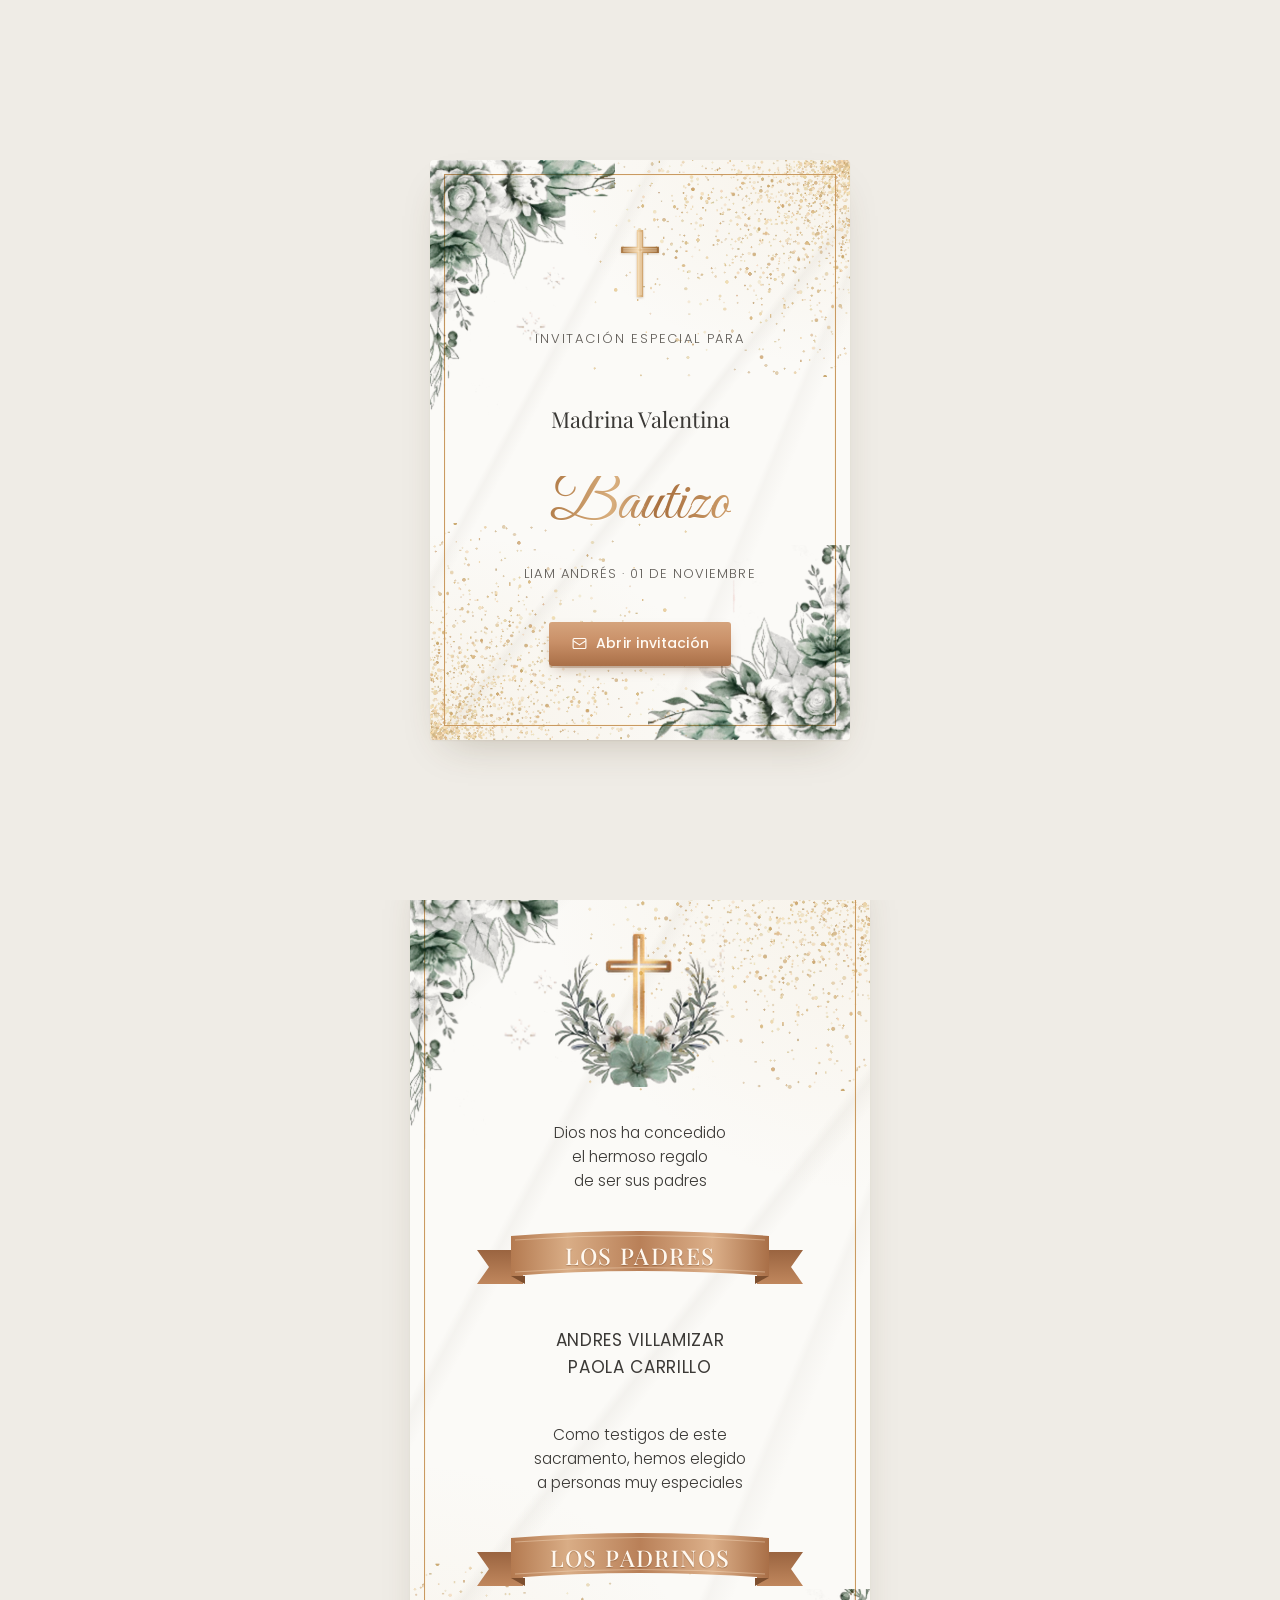
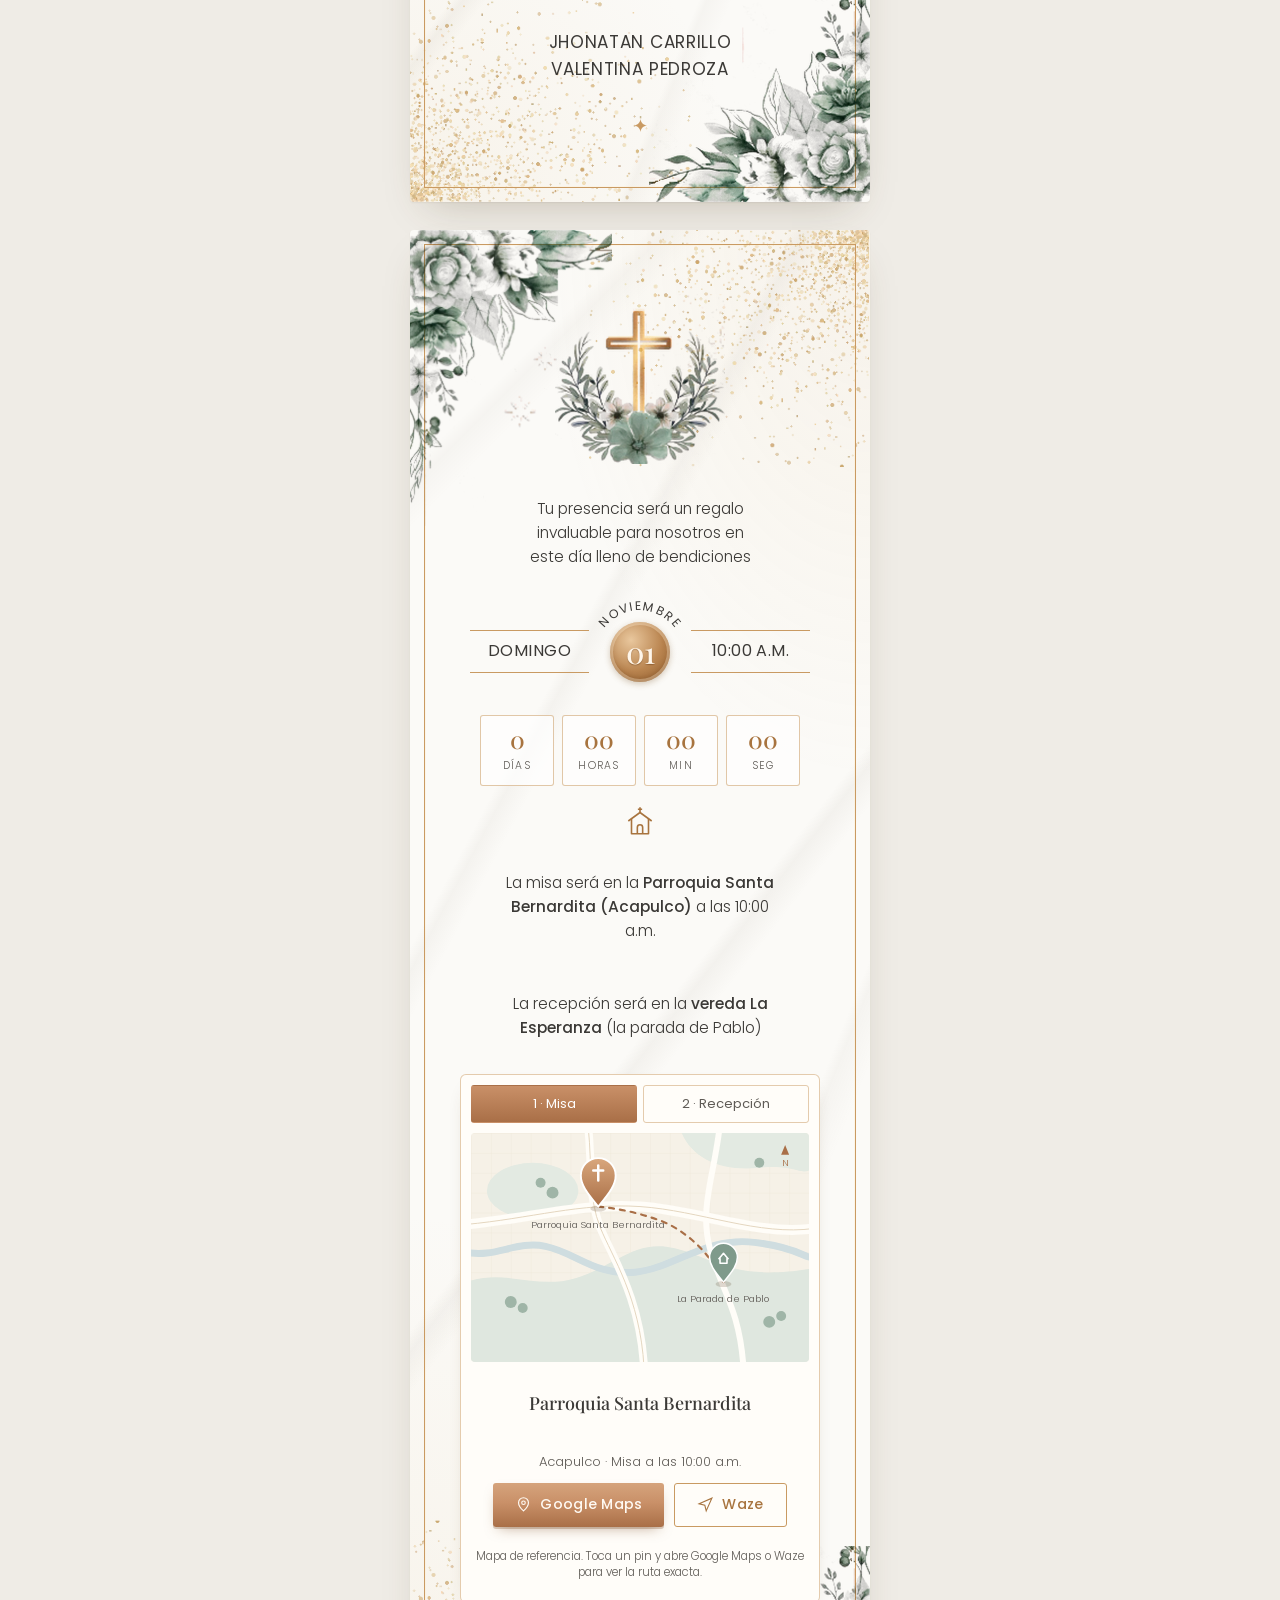
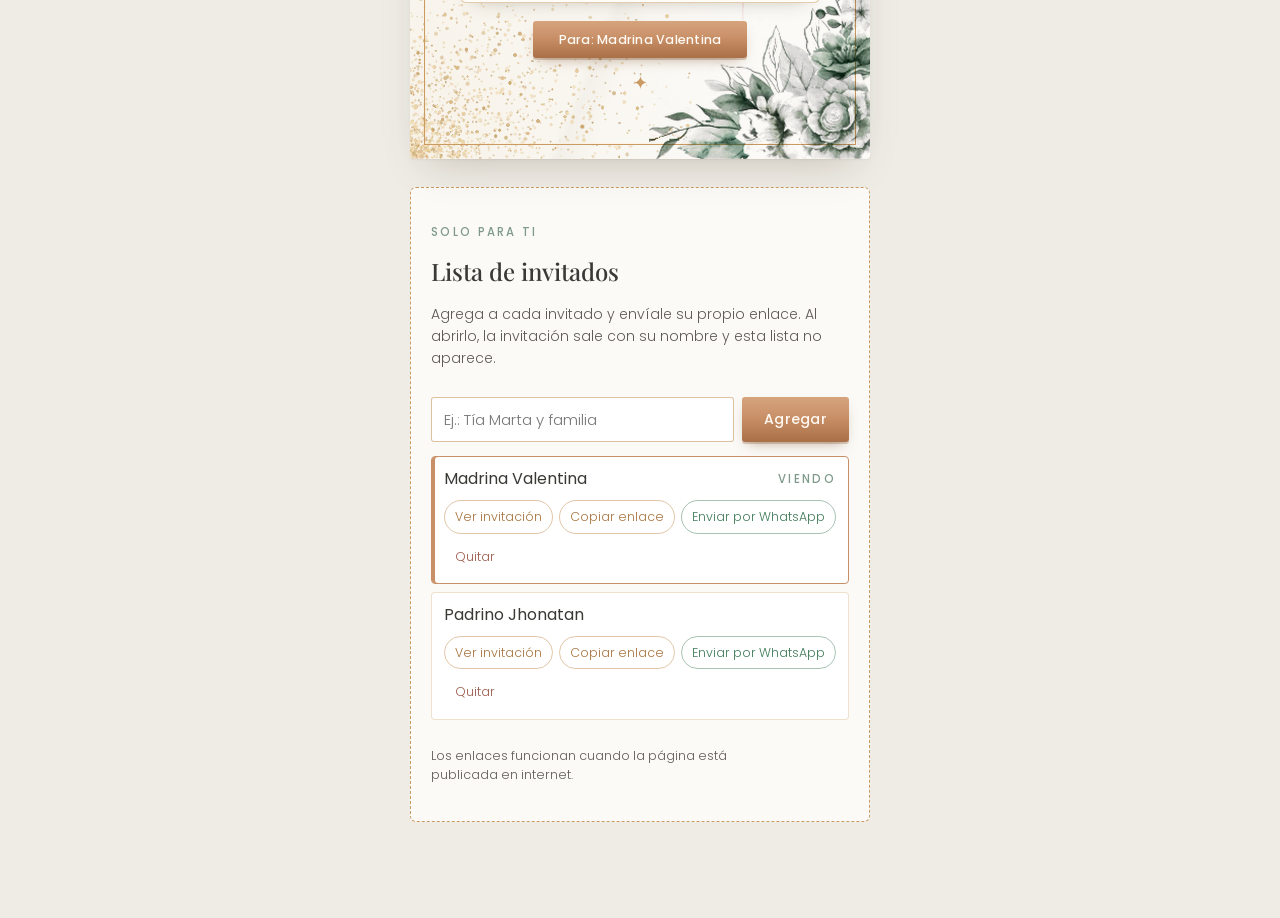
==== index.html @ 46af2252 "Refactor code structure for improved readability and maintainability" ====
<!doctype html>
<html lang="es">
<head>
  <meta charset="utf-8">
  <meta name="viewport" content="width=device-width, initial-scale=1, viewport-fit=cover">

  <!-- Texto que aparece al compartir el enlace (WhatsApp, Google, etc.) -->
  <title>Bautizo de Liam Andrés</title>
  <meta name="description" content="Invitación al bautizo de Liam Andrés · Domingo 1 de noviembre, 10:00 a.m.">
  <meta property="og:title" content="Bautizo de Liam Andrés">
  <meta property="og:description" content="Domingo 1 de noviembre · 10:00 a.m. · Parroquia Santa Bernardita (Acapulco)">

  <!-- Tipos de letra -->
  <link rel="preconnect" href="https://fonts.googleapis.com">
  <link rel="preconnect" href="https://fonts.gstatic.com" crossorigin>
  <link rel="stylesheet" href="https://fonts.googleapis.com/css2?family=Great+Vibes&family=Playfair+Display:wght@500;600&family=Poppins:wght@300;400;500&display=swap">

  <!-- Diseño: colores, tamaños y animaciones -->
  <link rel="stylesheet" href="css/estilos.css">
</head>
<body>

<!-- ==========================================================
     DIBUJOS REUTILIZABLES (no se ven aquí; se usan más abajo
     con <use href="#nombre">). Así cada dibujo se escribe una sola vez.
     ========================================================== -->
<svg class="sprite" aria-hidden="true">
  <defs>
    <linearGradient id="oro-cruz" x1="0" x2="1">
      <stop offset="0" stop-color="#a8743f"/>
      <stop offset=".45" stop-color="#f1d3a6"/>
      <stop offset=".6" stop-color="#c99a62"/>
      <stop offset="1" stop-color="#9c6a38"/>
    </linearGradient>
    <linearGradient id="cobre-cinta" x1="0" y1="0" x2="1" y2="0">
      <stop offset="0" stop-color="#b47a50"/>
      <stop offset=".22" stop-color="#d9ad86"/>
      <stop offset=".5" stop-color="#b98058"/>
      <stop offset=".78" stop-color="#dcb08a"/>
      <stop offset="1" stop-color="#a96f47"/>
    </linearGradient>
    <linearGradient id="cobre-cinta-puntas" x1="0" y1="0" x2="0" y2="1">
      <stop offset="0" stop-color="#9a6440"/>
      <stop offset="1" stop-color="#c0875d"/>
    </linearGradient>
  </defs>

  <!-- Cruz dorada -->
  <symbol id="dibujo-cruz" viewBox="0 0 40 64">
    <path fill="url(#oro-cruz)" d="M17 0h6v16h15v6H23v42h-6V22H2v-6h15z"/>
    <path fill="none" stroke="#fff3df" stroke-width=".8" opacity=".7" d="M19 2v16H4M21 2v16h15M19 20v42M21 20v42M4 20h15M21 20h15"/>
  </symbol>

  <!-- Estrella de cuatro puntas -->
  <symbol id="dibujo-estrella" viewBox="0 0 20 20">
    <path fill="currentColor" d="M10 0c.6 5.6 4.4 9.4 10 10-5.6.6-9.4 4.4-10 10-.6-5.6-4.4-9.4-10-10 5.6-.6 9.4-4.4 10-10z"/>
  </symbol>

  <!-- Cinta de cobre (el texto va encima, en un <span>) -->
  <symbol id="dibujo-cinta" viewBox="0 0 330 62" overflow="visible">
    <path fill="url(#cobre-cinta-puntas)" d="M2 22h46v34H2l12-17z"/>
    <path fill="url(#cobre-cinta-puntas)" d="M328 22h-46v34h46l-12-17z"/>
    <path fill="#7d4f2f" d="M36 48h14v8zM294 48h-14v8z"/>
    <path fill="url(#cobre-cinta)" d="M36 8Q165 -2 294 8v40Q165 38 36 48z"/>
    <path fill="none" stroke="#f6dcc0" stroke-width=".8" opacity=".55" d="M40 12Q165 3 290 12M40 44Q165 35 290 44"/>
  </symbol>
</svg>


<!-- ==========================================================
     PORTADA
     Lo primero que ve el invitado. Se quita al tocar «Abrir invitación».
     ========================================================== -->
<div class="cover" id="cover" role="dialog" aria-label="Invitación">
  <div class="card">
    <div class="glitter tr"></div><div class="glitter bl"></div>
    <img class="flor tl" src="img/flores-arriba.webp" alt="">
    <img class="flor br" src="img/flores-abajo.webp" alt="">

    <div class="content">
      <svg class="cross cross-svg" viewBox="0 0 40 64" aria-hidden="true"><use href="#dibujo-cruz"/></svg>
      <p class="small">Invitación especial para</p>
      <!-- El nombre lo pone js/invitacion.js según el enlace de cada invitado -->
      <p class="who" id="coverName">Madrina Valentina</p>
      <div class="script">Bautizo</div>
      <p class="small cover-date">Liam Andrés · 01 de noviembre</p>
      <button class="btn open" id="openBtn" type="button">
        <svg viewBox="0 0 24 24" fill="none" stroke="currentColor" stroke-width="1.6" aria-hidden="true"><path d="M3 8l9 6 9-6"/><rect x="3" y="5" width="18" height="14" rx="1.5"/></svg>
        Abrir invitación
      </button>
    </div>
  </div>
</div>


<main class="stack">

  <!-- ==========================================================
       TARJETA 1 · BAUTIZO (foto y nombre)
       ========================================================== -->
  <section class="card reveal" id="inicio" aria-label="Bautizo de Liam Andrés">
    <div class="glitter tr"></div><div class="glitter bl"></div>
    <img class="flor tl" src="img/flores-arriba.webp" alt="">
    <img class="flor br" src="img/flores-abajo.webp" alt="">

    <div class="content">
      <div class="stars" aria-hidden="true">
        <span class="star s1"><svg viewBox="0 0 20 20"><use href="#dibujo-estrella"/></svg></span>
        <span class="star s2"><svg viewBox="0 0 20 20"><use href="#dibujo-estrella"/></svg></span>
        <span class="star s3"><svg viewBox="0 0 20 20"><use href="#dibujo-estrella"/></svg></span>
        <span class="star s4"><svg viewBox="0 0 20 20"><use href="#dibujo-estrella"/></svg></span>
        <span class="star s5"><svg viewBox="0 0 20 20"><use href="#dibujo-estrella"/></svg></span>
        <span class="star s6"><svg viewBox="0 0 20 20"><use href="#dibujo-estrella"/></svg></span>
      </div>

      <svg class="cross cross-svg" viewBox="0 0 40 64" aria-hidden="true"><use href="#dibujo-cruz"/></svg>

      <!-- Foto principal: para cambiarla, reemplaza el archivo img/foto-liam.webp -->
      <img class="hero" src="img/foto-liam.webp" alt="Liam Andrés sonriendo, rodeado de una corona de hojas y un osito de peluche">

      <p class="lead">Acompáñanos a celebrar el sagrado sacramento del</p>

      <div class="script-row">
        <span class="star inline big" aria-hidden="true"><svg viewBox="0 0 20 20"><use href="#dibujo-estrella"/></svg></span>
        <h1 class="script">Bautizo</h1>
        <span class="star inline big delay-2" aria-hidden="true"><svg viewBox="0 0 20 20"><use href="#dibujo-estrella"/></svg></span>
      </div>

      <div class="ribbon">
        <svg viewBox="0 0 330 62" aria-hidden="true"><use href="#dibujo-cinta"/></svg>
        <span>Liam Andrés</span>
      </div>

      <span class="star inline delay-1" aria-hidden="true"><svg viewBox="0 0 20 20"><use href="#dibujo-estrella"/></svg></span>
    </div>
  </section>


  <!-- ==========================================================
       TARJETA 2 · PADRES Y PADRINOS
       ========================================================== -->
  <section class="card reveal" id="familia" aria-label="Padres y padrinos">
    <div class="glitter tr"></div><div class="glitter bl"></div>
    <img class="flor tl" src="img/flores-arriba.webp" alt="">
    <img class="flor br" src="img/flores-abajo.webp" alt="">

    <div class="content">
      <img class="cross-wreath" src="img/cruz-con-corona.webp" alt="">

      <p class="verse">Dios nos ha concedido el hermoso regalo de ser sus padres</p>

      <div class="ribbon caps">
        <svg viewBox="0 0 330 62" aria-hidden="true"><use href="#dibujo-cinta"/></svg>
        <span>Los Padres</span>
      </div>
      <p class="names">Andres Villamizar<br>Paola Carrillo</p>

      <p class="verse spaced">Como testigos de este sacramento, hemos elegido a personas muy especiales</p>

      <div class="ribbon caps">
        <svg viewBox="0 0 330 62" aria-hidden="true"><use href="#dibujo-cinta"/></svg>
        <span>Los Padrinos</span>
      </div>
      <p class="names">Jhonatan Carrillo<br>Valentina Pedroza</p>

      <span class="star inline" aria-hidden="true"><svg viewBox="0 0 20 20"><use href="#dibujo-estrella"/></svg></span>
    </div>
  </section>


  <!-- ==========================================================
       TARJETA 3 · FECHA Y LUGAR
       Si cambias la fecha aquí, cámbiala también en js/invitacion.js
       (la cuenta regresiva la toma de allí).
       ========================================================== -->
  <section class="card reveal" id="evento" aria-label="Fecha y lugar">
    <div class="glitter tr"></div><div class="glitter bl"></div>
    <img class="flor tl" src="img/flores-arriba.webp" alt="">
    <img class="flor br" src="img/flores-abajo.webp" alt="">

    <div class="content">
      <img class="cross-wreath" src="img/cruz-con-corona.webp" alt="">

      <p class="verse">Tu presencia será un regalo invaluable para nosotros en este día lleno de bendiciones</p>

      <!-- Fecha -->
      <div class="date" aria-label="Domingo 1 de noviembre, 10:00 a.m.">
        <span class="side">Domingo</span>
        <div class="seal">
          <svg class="arc" viewBox="0 0 120 70" aria-hidden="true">
            <path id="arcp" d="M18 52 A44 44 0 0 1 102 52" fill="none"/>
            <text text-anchor="middle"><textPath href="#arcp" startOffset="50%">NOVIEMBRE</textPath></text>
          </svg>
          <div class="coin"><b>01</b></div>
        </div>
        <span class="side">10:00 A.M.</span>
      </div>

      <!-- Cuenta regresiva (los números los pone js/invitacion.js) -->
      <div class="countdown" id="countdown" aria-live="polite">
        <div><b id="cd-d">--</b><small>Días</small></div>
        <div><b id="cd-h">--</b><small>Horas</small></div>
        <div><b id="cd-m">--</b><small>Min</small></div>
        <div><b id="cd-s">--</b><small>Seg</small></div>
      </div>

      <svg class="church" viewBox="0 0 32 32" fill="none" stroke="currentColor" stroke-width="1.5" stroke-linejoin="round" aria-hidden="true"><path d="M16 3v5M14 5h4"/><path d="M5 16 16 8l11 8"/><path d="M8 14v14h16V14"/><path d="M13.5 28v-6a2.5 2.5 0 0 1 5 0v6"/></svg>

      <!-- Lugares -->
      <p class="place">La misa será en la <strong>Parroquia Santa Bernardita (Acapulco)</strong> a las 10:00 a.m.</p>
      <p class="place">La recepción será en la <strong>vereda La Esperanza</strong> (la parada de Pablo)</p>

      <!-- Mapa: los nombres y enlaces de cada lugar están en js/invitacion.js -->
      <div class="map" id="map">
        <div class="map-tabs" role="tablist" aria-label="Lugares">
          <button class="map-tab" type="button" role="tab" id="tab-misa" data-place="misa" aria-selected="true">1 · Misa</button>
          <button class="map-tab" type="button" role="tab" id="tab-rec" data-place="rec" aria-selected="false">2 · Recepción</button>
        </div>

        <svg class="map-svg" viewBox="0 0 340 230" role="img" aria-label="Mapa de la parroquia y de la recepción">
          <defs>
            <pattern id="mgrid" width="20" height="20" patternUnits="userSpaceOnUse"><path d="M20 0H0V20" fill="none" stroke="#e9e2d4" stroke-width=".6"/></pattern>
            <linearGradient id="pinG" x1="0" y1="0" x2="0" y2="1"><stop offset="0" stop-color="#d9a77d"/><stop offset="1" stop-color="#a96f47"/></linearGradient>
          </defs>
          <rect width="340" height="230" fill="#f6f1e7"/>
          <rect width="340" height="230" fill="url(#mgrid)"/>
          <!-- zonas verdes -->
          <path d="M-5 150c40-14 70 8 110-4s60-40 100-30 60 34 140 20v100H-5z" fill="#dfe7df"/>
          <path d="M210 -5c10 30 40 44 80 40s40 10 55 0V-5z" fill="#e3eae2"/>
          <ellipse cx="62" cy="58" rx="46" ry="28" fill="#e3eae2"/>
          <!-- quebrada -->
          <path d="M-5 120c30 6 50-12 80-6s50 30 90 26 70-36 120-30 50 18 60 14" fill="none" stroke="#cfdde0" stroke-width="7" stroke-linecap="round"/>
          <!-- vías -->
          <g fill="none" stroke="#fffdf8" stroke-linecap="round">
            <path d="M-5 92C60 86 110 70 170 74s120 30 175 22" stroke-width="10"/>
            <path d="M118 -5c4 40 0 70 12 100s40 70 44 140" stroke-width="8"/>
            <path d="M250 -5c-6 50-20 80-10 120s30 60 34 120" stroke-width="6"/>
          </g>
          <g fill="none" stroke="#e4d6bf" stroke-linecap="round">
            <path d="M-5 92C60 86 110 70 170 74s120 30 175 22" stroke-width="1"/>
            <path d="M118 -5c4 40 0 70 12 100s40 70 44 140" stroke-width="1"/>
          </g>
          <!-- ruta -->
          <path id="route" d="M128 74c20 2 40 6 62 14s50 30 64 62" fill="none" stroke="#a96f47" stroke-width="2.2" stroke-dasharray="5 6" stroke-linecap="round"/>
          <!-- arbolitos -->
          <g fill="#9fb5a7"><circle cx="40" cy="170" r="6"/><circle cx="52" cy="176" r="5"/><circle cx="300" cy="190" r="6"/><circle cx="312" cy="184" r="5"/><circle cx="70" cy="50" r="5"/><circle cx="82" cy="60" r="6"/><circle cx="290" cy="30" r="5"/></g>
          <!-- pin de la misa -->
          <g class="pin" id="pin-misa" data-place="misa" transform="translate(128 74)" tabindex="0" role="button" aria-label="Ver la parroquia">
            <ellipse cx="0" cy="2" rx="8" ry="3" fill="rgba(80,50,20,.18)"/>
            <g class="pin-body">
              <path d="M0 0c-10-12-14-18-14-25a14 14 0 0 1 28 0c0 7-4 13-14 25z" fill="url(#pinG)" stroke="#fff" stroke-width="1.5"/>
              <path d="M0-33v12M-4-29h8" stroke="#fff" stroke-width="2" stroke-linecap="round"/>
            </g>
          </g>
          <!-- pin de la recepción -->
          <g class="pin" id="pin-rec" data-place="rec" transform="translate(254 150)" tabindex="0" role="button" aria-label="Ver la recepción">
            <ellipse cx="0" cy="2" rx="8" ry="3" fill="rgba(80,50,20,.18)"/>
            <g class="pin-body">
              <path d="M0 0c-10-12-14-18-14-25a14 14 0 0 1 28 0c0 7-4 13-14 25z" fill="#7f9a8b" stroke="#fff" stroke-width="1.5"/>
              <path d="M-5-23l5-6 5 6M-3.5-24v5h7v-5" fill="none" stroke="#fff" stroke-width="1.6" stroke-linejoin="round"/>
            </g>
          </g>
          <!-- nombres sobre el mapa -->
          <g font-family="Poppins, sans-serif" font-size="9.5" fill="#5f5b56">
            <text x="128" y="96" text-anchor="middle">Parroquia Santa Bernardita</text>
            <text x="254" y="170" text-anchor="middle">La Parada de Pablo</text>
          </g>
          <!-- norte -->
          <g transform="translate(316 24)" fill="#a96f47" font-family="Poppins, sans-serif" font-size="9"><path d="M0-12l4 10h-8z"/><text y="9" text-anchor="middle">N</text></g>
        </svg>

        <div class="map-info" id="mapInfo" aria-live="polite">
          <p class="map-title" id="mapTitle">Parroquia Santa Bernardita</p>
          <p class="map-sub" id="mapSub">Acapulco · Misa a las 10:00 a.m.</p>
          <div class="actions">
            <a class="btn" id="gmaps" target="_blank" rel="noopener" href="#">
              <svg viewBox="0 0 24 24" fill="none" stroke="currentColor" stroke-width="1.6" aria-hidden="true"><path d="M12 21s-7-6.2-7-11.5A7 7 0 0 1 19 9.5C19 14.8 12 21 12 21z"/><circle cx="12" cy="9.5" r="2.5"/></svg>
              Google Maps
            </a>
            <a class="btn ghost" id="waze" target="_blank" rel="noopener" href="#">
              <svg viewBox="0 0 24 24" fill="none" stroke="currentColor" stroke-width="1.6" aria-hidden="true"><path d="M3 11l18-8-8 18-2-8z"/></svg>
              Waze
            </a>
          </div>
        </div>
        <p class="map-note">Mapa de referencia. Toca un pin y abre Google Maps o Waze para ver la ruta exacta.</p>
      </div>

      <span class="btn for" id="forTag">Para: Madrina Valentina</span>
      <span class="star inline" aria-hidden="true"><svg viewBox="0 0 20 20"><use href="#dibujo-estrella"/></svg></span>
    </div>
  </section>


  <!-- ==========================================================
       LISTA DE INVITADOS
       Solo la ve quien organiza: aparece cuando la página se abre
       sin nombre en el enlace. Los invitados nunca la ven.
       ========================================================== -->
  <section class="host" id="host" aria-labelledby="hostTitle" hidden>
    <div class="host-head">
      <p class="eyebrow">Solo para ti</p>
      <h2 id="hostTitle">Lista de invitados</h2>
      <p class="host-help">Agrega a cada invitado y envíale su propio enlace. Al abrirlo, la invitación sale con su nombre y esta lista no aparece.</p>
    </div>

    <form class="host-add" id="addForm" autocomplete="off">
      <label class="sr" for="guestInput">Nombre del invitado</label>
      <input id="guestInput" type="text" maxlength="40" placeholder="Ej.: Tía Marta y familia">
      <button class="btn" type="submit">Agregar</button>
    </form>

    <!-- js/invitacion.js llena esta lista -->
    <ul class="guests" id="guestList"></ul>
    <p class="host-empty" id="guestEmpty" hidden>Todavía no hay invitados. Escribe un nombre arriba y toca «Agregar».</p>

    <div class="linkbox" id="linkBox" hidden>
      <label for="linkOut">Enlace (cópialo manualmente)</label>
      <input id="linkOut" type="text" readonly>
    </div>
    <p class="host-help small-print">Los enlaces funcionan cuando la página está publicada en internet.</p>
  </section>

</main>


<!-- Aviso flotante («Enlace copiado», etc.) -->
<div class="toast" id="toast" role="status" aria-live="polite" hidden></div>

<!-- Menú fijo de abajo: cada botón lleva a una sección -->
<nav class="dots" aria-label="Secciones">
  <button class="dot" type="button" data-target="inicio" aria-current="true">Bautizo</button>
  <button class="dot" type="button" data-target="familia">Familia</button>
  <button class="dot" type="button" data-target="evento">Lugar</button>
  <button class="dot" type="button" data-target="host">Invitados</button>
</nav>

<!-- Funcionamiento: nombres, cuenta regresiva, mapa y lista de invitados -->
<script src="js/invitacion.js"></script>

</body>
</html>
---- css/estilos.css ----
/* ==========================================================
   INVITACIÓN · BAUTIZO DE LIAM ANDRÉS
   Aquí está todo lo visual: colores, tamaños, letras y animaciones.

   Contenido de este archivo (en este orden):
     1. Colores y tipos de letra
     2. Base de la página
     3. Tarjeta (mármol, marco dorado, flores)
     4. Ornamentos (cruz y estrellas)
     5. Cinta con texto
     6. Tarjeta 1 (foto y título)
     7. Texto
     8. Fecha
     9. Cuenta regresiva
    10. Botones
    11. Portada (lo primero que se ve)
    12. Navegación de puntos (menú de abajo)
    13. Mapa
    14. Lista de invitados
    15. Animación de entrada y pantallas pequeñas
   ========================================================== */

/* ==========================================================
   COLORES Y TIPOS DE LETRA
   Cambia aquí un color y se actualiza en toda la invitación.
   ========================================================== */
:root {
  /* Colores */
  --marble: #fbfaf7;      /* fondo de las tarjetas */
  --stage: #efece6;       /* fondo de la página */
  --gold: #c99a62;        /* marcos y líneas doradas */
  --gold-deep: #a8743f;   /* dorado oscuro (números, iconos) */
  --copper-1: #c99068;    /* botones (tono medio) */
  --copper-2: #a96f47;    /* botones (tono oscuro) */
  --copper-3: #e0b58f;    /* botones (tono claro) */
  --sage: #7f9a8b;        /* verde de los detalles */
  --ink: #3b3936;         /* texto principal */
  --ink-soft: #5f5b56;    /* texto secundario */

  /* Tipos de letra */
  --f-script: "Great Vibes","Brush Script MT",cursive;                 /* letra manuscrita ("Bautizo") */
  --f-serif: "Playfair Display",Georgia,"Times New Roman",serif;  /* títulos */
  --f-sans: "Poppins","Segoe UI",system-ui,sans-serif;          /* texto normal */
  color-scheme: light;
}


/* ==========================================================
   BASE DE LA PÁGINA
   ========================================================== */
html,
body {
  margin: 0;
}

img {
  max-width: 100%;
}

* {
  box-sizing: border-box;
}

[hidden] {
  display: none !important;
}

html {
  scroll-behavior: smooth;
}

body {
  background: var(--stage);
  color: var(--ink);
  font-family: var(--f-sans);
  font-weight: 300;
  font-size: 16px;
  line-height: 1.55;
  padding-inline: 16px;
  padding-block: 24px 96px;
  -webkit-font-smoothing: antialiased;
}

.stack {
  max-width: 460px;
  margin: 0 auto;
  display: flex;
  flex-direction: column;
  gap: 28px;
}


/* ==========================================================
   TARJETA
   ========================================================== */
.card {
  position: relative;
  background: var(--marble);
  overflow: hidden;
  border-radius: 4px;
  box-shadow: 0 1px 2px rgba(80,60,30,.06),0 18px 40px -18px rgba(80,60,30,.28);
  padding: 64px 30px 70px;
  text-align: center;
  isolation: isolate;
}

/* vetas de mármol */
.card::before {
  content: "";
  position: absolute;
  inset: 0;
  z-index: -2;
  pointer-events: none;
  background:
      linear-gradient(118deg,transparent 0 30%,rgba(120,110,95,.05) 31%,transparent 33% 100%),
      linear-gradient(128deg,transparent 0 52%,rgba(120,110,95,.06) 53%,transparent 55% 100%),
      linear-gradient(112deg,transparent 0 70%,rgba(120,110,95,.045) 71%,transparent 74% 100%),
      linear-gradient(135deg,transparent 0 12%,rgba(120,110,95,.04) 13%,transparent 15% 100%),
      radial-gradient(120% 60% at 100% 0,rgba(214,176,110,.10),transparent 60%),
      radial-gradient(120% 60% at 0 100%,rgba(214,176,110,.10),transparent 60%);
}

/* marco dorado */
.card::after {
  content: "";
  position: absolute;
  inset: 14px;
  border: 1.6px solid var(--gold);
  pointer-events: none;
  z-index: -1;
  box-shadow: inset 0 0 0 .5px rgba(255,236,200,.6);
}

.glitter {
  position: absolute;
  pointer-events: none;
  z-index: -1;
  width: 62%;
  aspect-ratio: 6/5;
  background: url(../img/brillo-dorado.webp) no-repeat center/contain;
  opacity: .9;
}

.glitter.tr {
  top: 0;
  right: 0;
}

.glitter.bl {
  bottom: 0;
  left: 0;
  transform: rotate(180deg);
}

.flor {
  position: absolute;
  pointer-events: none;
  z-index: 0;
  user-select: none;
}

.flor.tl {
  top: 0;
  left: 0;
  width: 44%;
}

.flor.br {
  bottom: 0;
  right: 0;
  width: 48%;
}

.content {
  position: relative;
  z-index: 1;
  display: flex;
  flex-direction: column;
  align-items: center;
  gap: 18px;
}


/* ==========================================================
   ORNAMENTOS
   ========================================================== */
.cross {
  width: 42px;
  height: auto;
  display: block;
}

.cross-svg {
  filter: drop-shadow(0 1px 1px rgba(120,80,30,.25));
}

.stars {
  position: relative;
  width: 100%;
  max-width: 300px;
  height: 0;
}

.star {
  position: absolute;
  width: 14px;
  height: 14px;
  color: var(--gold);
  animation: twinkle 3.2s ease-in-out infinite;
}

.star svg {
  width: 100%;
  height: 100%;
  display: block;
}

@keyframes twinkle {
  0%,100% {
    opacity: 1;
    transform: scale(1);
  }
  50% {
    opacity: .35;
    transform: scale(.7);
  }
}

/* Estrellas sueltas sobre la foto de la primera tarjeta */
.star.s1 { left: 18%; top: 40px; width: 14px; height: 14px; animation-delay: 0s; }
.star.s2 { left: 30%; top: 16px; width: 10px; height: 10px; animation-delay: .8s; }
.star.s3 { left: 66%; top: 16px; width: 12px; height: 12px; animation-delay: 1.6s; }
.star.s4 { left: 80%; top: 44px; width: 14px; height: 14px; animation-delay: .4s; }
.star.s5 { left: 8%; top: 74px; width: 9px; height: 9px; animation-delay: 2s; }
.star.s6 { left: 90%; top: 82px; width: 9px; height: 9px; animation-delay: 1.1s; }

/* Estrellas que van en línea con el texto */
.star.inline {
  position: static;
  width: 13px;
  height: 13px;
}

.star.inline.big {
  width: 16px;
  height: 16px;
}

.star.delay-1 {
  animation-delay: .6s;
}

.star.delay-2 {
  animation-delay: 1.2s;
}

/* Dibujos reutilizables (cruz, estrella, cinta): están en el HTML pero no ocupan espacio */
.sprite {
  position: absolute;
  width: 0;
  height: 0;
  overflow: hidden;
}

.cross-wreath {
  width: min(170px,52%);
  display: block;
}


/* ==========================================================
   CINTA
   ========================================================== */
.ribbon {
  position: relative;
  width: min(330px,100%);
  aspect-ratio: 330/62;
  display: grid;
  place-items: center;
  margin-block: 2px;
}

.ribbon svg {
  position: absolute;
  inset: 0;
  width: 100%;
  height: 100%;
  overflow: visible;
}

.ribbon span {
  position: relative;
  font-family: var(--f-serif);
  font-weight: 500;
  color: #fff8ef;
  letter-spacing: .04em;
  text-shadow: 0 1px 1px rgba(90,50,20,.35);
  font-size: clamp(20px,6vw,26px);
  transform: translateY(-3px);
}

.ribbon.caps span {
  text-transform: uppercase;
  font-size: clamp(18px,5.4vw,23px);
  letter-spacing: .06em;
}


/* ==========================================================
   TARJETA 1
   ========================================================== */
.hero {
  width: 100%;
  max-width: 380px;
  display: block;
  margin-top: -6px;
}

.lead {
  font-size: 13.5px;
  letter-spacing: .06em;
  text-transform: uppercase;
  font-weight: 400;
  color: var(--ink);
  max-width: 28ch;
  line-height: 1.5;
}

.script {
  font-family: var(--f-script);
  font-size: clamp(72px,22vw,96px);
  line-height: .9;
  margin: 4px 0 -14px;
  background: linear-gradient(100deg,#b07a46 0%,#d8ae7d 35%,#a86f3e 60%,#cf9f6b 100%);
  -webkit-background-clip: text;
  background-clip: text;
  color: transparent;
  filter: drop-shadow(0 1px 0 rgba(255,255,255,.6));
}

.script-row {
  display: flex;
  align-items: center;
  justify-content: center;
  gap: 10px;
  width: 100%;
}


/* ==========================================================
   TEXTO
   ========================================================== */
.verse {
  max-width: 27ch;
  font-size: 15.5px;
  color: var(--ink);
  text-wrap: balance;
}

.verse.spaced {
  margin-top: 6px;
}

.names {
  font-family: var(--f-sans);
  font-weight: 400;
  font-size: 17px;
  letter-spacing: .04em;
  text-transform: uppercase;
  line-height: 1.6;
  color: var(--ink);
}


/* ==========================================================
   FECHA
   ========================================================== */
.date {
  width: 100%;
  max-width: 340px;
  display: grid;
  grid-template-columns: 1fr auto 1fr;
  align-items: center;
  gap: 10px;
  margin-block: 8px 4px;
}

.date .side {
  font-size: 16px;
  font-weight: 400;
  letter-spacing: .03em;
  padding-block: 8px;
  border-block: 1px solid var(--gold);
  text-transform: uppercase;
}

.seal {
  position: relative;
  width: 82px;
  height: 82px;
  display: grid;
  place-items: center;
}

.seal .coin {
  width: 60px;
  height: 60px;
  border-radius: 50%;
  display: grid;
  place-items: center;
  background: radial-gradient(circle at 35% 30%,#e9c79d,#b9844f 55%,#94602f);
  box-shadow:
      inset 0 0 0 3px rgba(255,235,205,.35),
      inset 0 -3px 6px rgba(80,40,10,.35),
      0 2px 6px rgba(120,80,30,.3);
}

.seal .coin b {
  font-family: var(--f-serif);
  font-weight: 500;
  font-size: 30px;
  color: #fff6ea;
  line-height: 1;
  text-shadow: 0 1px 1px rgba(80,40,10,.4);
}

.seal svg.arc {
  position: absolute;
  inset: -22px -18px auto;
  width: calc(100% + 36px);
  height: 70px;
  overflow: visible;
}

.seal svg.arc text {
  font-family: var(--f-sans);
  font-size: 12.5px;
  letter-spacing: .12em;
  fill: var(--ink);
  font-weight: 400;
}

.church {
  width: 34px;
  height: 34px;
  color: var(--gold-deep);
}

.place {
  max-width: 30ch;
  font-size: 15.5px;
}

.place strong {
  font-weight: 500;
}


/* ==========================================================
   CUENTA REGRESIVA
   ========================================================== */
.countdown {
  display: grid;
  grid-template-columns: repeat(4,1fr);
  gap: 8px;
  width: 100%;
  max-width: 320px;
}

.countdown div {
  border: 1px solid rgba(201,154,98,.55);
  background: rgba(255,255,255,.65);
  padding: 10px 2px 8px;
  border-radius: 3px;
}

.countdown b {
  display: block;
  font-family: var(--f-serif);
  font-weight: 500;
  font-size: 24px;
  color: var(--gold-deep);
  font-variant-numeric: tabular-nums;
  line-height: 1.1;
}

.countdown small {
  font-size: 10.5px;
  letter-spacing: .12em;
  text-transform: uppercase;
  color: var(--ink-soft);
}

.eyebrow {
  font-size: 11.5px;
  letter-spacing: .2em;
  text-transform: uppercase;
  color: var(--sage);
  font-weight: 500;
}


/* ==========================================================
   BOTONES
   ========================================================== */
.btn {
  display: inline-flex;
  align-items: center;
  justify-content: center;
  gap: 8px;
  min-height: 44px;
  padding: 10px 22px;
  border-radius: 3px;
  font-family: var(--f-sans);
  font-size: 14px;
  font-weight: 500;
  letter-spacing: .02em;
  text-decoration: none;
  cursor: pointer;
  border: 0;
  color: #fffaf3;
  background: linear-gradient(180deg,var(--copper-3) -40%,var(--copper-1) 45%,var(--copper-2));
  box-shadow: 0 2px 0 rgba(120,70,30,.25),0 6px 14px -6px rgba(120,70,30,.5);
  transition: transform .15s ease,box-shadow .15s ease;
}

.btn:hover {
  transform: translateY(-1px);
  box-shadow: 0 3px 0 rgba(120,70,30,.25),0 10px 18px -8px rgba(120,70,30,.55);
}

.btn:active {
  transform: translateY(1px);
}

.btn.ghost {
  background: transparent;
  color: var(--gold-deep);
  border: 1px solid var(--gold);
  box-shadow: none;
}

.btn.ghost:hover {
  background: rgba(201,154,98,.08);
}

.btn svg {
  width: 17px;
  height: 17px;
  flex: none;
}

.btn:focus-visible,.dot:focus-visible,.open:focus-visible {
  outline: 2px solid var(--sage);
  outline-offset: 3px;
}

.actions {
  display: flex;
  flex-wrap: wrap;
  gap: 10px;
  justify-content: center;
  width: 100%;
}

.for {
  font-size: 12.5px;
  padding: 9px 26px;
  min-height: 0;
  cursor: default;
  pointer-events: none;
}


/* ==========================================================
   PORTADA (SOBRE)
   ========================================================== */
.cover {
  position: fixed;
  inset: 0;
  z-index: 50;
  display: grid;
  place-items: center;
  padding: 24px 16px;
  background: var(--stage);
  transition: opacity .7s ease,visibility .7s;
}

.cover.gone {
  opacity: 0;
  visibility: hidden;
}

.cover .card {
  width: min(420px,100%);
  padding: 70px 28px 74px;
}

.cover .who {
  font-family: var(--f-serif);
  font-size: 22px;
  color: var(--ink);
}

.cover .small {
  font-size: 13px;
  letter-spacing: .14em;
  text-transform: uppercase;
  color: var(--ink-soft);
}

.cover .small.cover-date {
  letter-spacing: .08em;
}

.cover .script {
  font-size: 64px;
  margin: 0;
}

.open {
  margin-top: 6px;
}


/* ==========================================================
   NAVEGACIÓN DE PUNTOS
   ========================================================== */
.dots {
  max-width: calc(100% - 32px);
  position: fixed;
  left: 50%;
  bottom: calc(16px + env(safe-area-inset-bottom,0px));
  transform: translateX(-50%);
  z-index: 20;
  display: flex;
  gap: 6px;
  padding: 8px 12px;
  border-radius: 999px;
  background: rgba(251,250,247,.92);
  box-shadow: 0 4px 16px -6px rgba(80,60,30,.35);
  backdrop-filter: blur(6px);
}

.dot {
  white-space: nowrap;
  border: 0;
  padding: 6px 10px;
  border-radius: 999px;
  background: transparent;
  font-family: var(--f-sans);
  font-size: 12px;
  color: var(--ink-soft);
  cursor: pointer;
  letter-spacing: .03em;
}

.dot[aria-current="true"] {
  background: linear-gradient(180deg,var(--copper-1),var(--copper-2));
  color: #fff;
}


/* ==========================================================
   MAPA
   ========================================================== */
.map {
  width: 100%;
  max-width: 360px;
  background: #fffdf9;
  border: 1px solid rgba(201,154,98,.5);
  border-radius: 6px;
  padding: 10px;
  display: flex;
  flex-direction: column;
  gap: 10px;
  box-shadow: 0 8px 20px -14px rgba(80,60,30,.45);
}

.map-tabs {
  display: grid;
  grid-template-columns: 1fr 1fr;
  gap: 6px;
}

.map-tab {
  border: 1px solid rgba(201,154,98,.5);
  background: transparent;
  border-radius: 3px;
  padding: 8px 6px;
  font-family: var(--f-sans);
  font-size: 13px;
  color: var(--ink-soft);
  cursor: pointer;
}

.map-tab[aria-selected="true"] {
  background: linear-gradient(180deg,var(--copper-1),var(--copper-2));
  color: #fff;
  border-color: transparent;
}

.map-svg {
  width: 100%;
  height: auto;
  display: block;
  border-radius: 4px;
}

.pin {
  cursor: pointer;
  outline: none;
}

.pin .pin-body {
  transition: transform .3s cubic-bezier(.3,1.6,.5,1);
  transform-origin: 0 0;
}

.pin.active .pin-body {
  transform: scale(1.25);
  animation: bob 1.6s ease-in-out infinite;
}

.pin:focus-visible .pin-body path:first-child {
  stroke: #3b3936;
  stroke-width: 2.5;
}

@keyframes bob {
  0%,100% {
    transform: scale(1.25) translateY(0);
  }
  50% {
    transform: scale(1.25) translateY(-3px);
  }
}

#route {
  animation: dash 1.2s linear infinite;
}

@keyframes dash {
  to {
    stroke-dashoffset: -22;
  }
}

.map-info {
  display: flex;
  flex-direction: column;
  gap: 4px;
  align-items: center;
}

.map-title {
  font-family: var(--f-serif);
  font-size: 18px;
  color: var(--ink);
  font-weight: 500;
}

.map-sub {
  font-size: 13px;
  color: var(--ink-soft);
  margin-bottom: 6px;
}

.map-note {
  font-size: 11.5px;
  color: var(--ink-soft);
  line-height: 1.4;
}


/* ==========================================================
   LISTA DE INVITADOS
   ========================================================== */
.host {
  background: var(--marble);
  border: 1px dashed var(--gold);
  border-radius: 6px;
  padding: 24px 20px;
  display: flex;
  flex-direction: column;
  gap: 14px;
}

.host h2 {
  font-family: var(--f-serif);
  font-weight: 500;
  font-size: 24px;
  color: var(--ink);
  margin: 2px 0 4px;
}

.host-help {
  font-size: 14px;
  color: var(--ink-soft);
  max-width: 44ch;
}

.small-print {
  font-size: 12.5px;
}

.host-add {
  display: flex;
  gap: 8px;
}

.host-add input,.linkbox input {
  flex: 1;
  min-width: 0;
  font: inherit;
  font-size: 15px;
  padding: 10px 12px;
  border: 1px solid rgba(201,154,98,.6);
  border-radius: 3px;
  background: #fff;
  color: var(--ink);
}

.host-add input:focus,.linkbox input:focus {
  outline: 2px solid var(--sage);
  outline-offset: 1px;
}

.guests {
  list-style: none;
  margin: 0;
  padding: 0;
  display: flex;
  flex-direction: column;
  gap: 8px;
}

.guest {
  display: grid;
  grid-template-columns: 1fr auto;
  gap: 8px 10px;
  align-items: center;
  padding: 10px 12px;
  background: #fff;
  border: 1px solid rgba(201,154,98,.3);
  border-radius: 4px;
}

.guest.on {
  border-color: var(--copper-1);
  box-shadow: inset 3px 0 0 var(--copper-1);
}

.guest-name {
  font-weight: 400;
  color: var(--ink);
  min-width: 0;
  overflow-wrap: anywhere;
}

.guest-tools {
  grid-column: 1/-1;
  display: flex;
  flex-wrap: wrap;
  gap: 6px;
}

.chip {
  display: inline-flex;
  align-items: center;
  gap: 5px;
  font: inherit;
  font-size: 12.5px;
  padding: 6px 10px;
  border-radius: 999px;
  border: 1px solid rgba(201,154,98,.55);
  background: transparent;
  color: var(--gold-deep);
  cursor: pointer;
  text-decoration: none;
}

.chip:hover {
  background: rgba(201,154,98,.1);
}

.chip.wa {
  color: #3f7a58;
  border-color: rgba(63,122,88,.45);
}

.chip.del {
  color: #9a5a4a;
  border-color: transparent;
}

.chip:focus-visible {
  outline: 2px solid var(--sage);
  outline-offset: 2px;
}

.linkbox {
  display: flex;
  flex-direction: column;
  gap: 6px;
  font-size: 13px;
  color: var(--ink-soft);
}

.sr {
  position: absolute;
  width: 1px;
  height: 1px;
  overflow: hidden;
  clip: rect(0 0 0 0);
  white-space: nowrap;
}

.toast {
  position: fixed;
  left: 50%;
  bottom: calc(76px + env(safe-area-inset-bottom,0px));
  transform: translateX(-50%);
  z-index: 60;
  background: #3b3936;
  color: #fbfaf7;
  font-size: 13.5px;
  padding: 10px 16px;
  border-radius: 999px;
  max-width: calc(100% - 32px);
  text-align: center;
  box-shadow: 0 8px 20px -8px rgba(0,0,0,.4);
}


/* ==========================================================
   ANIMACIÓN DE ENTRADA
   ========================================================== */
.reveal {
  transition: transform .8s cubic-bezier(.2,.7,.2,1);
}

.reveal.pre {
  transform: translateY(18px);
}

@media (prefers-reduced-motion:reduce) {
  *,*::before,*::after {
    animation: none !important;
    transition: none !important;
  }
}

@media (max-width:380px) {
  .card {
    padding: 56px 20px 64px;
  }
  .date {
    gap: 6px;
  }
  .date .side {
    font-size: 14px;
  }
}
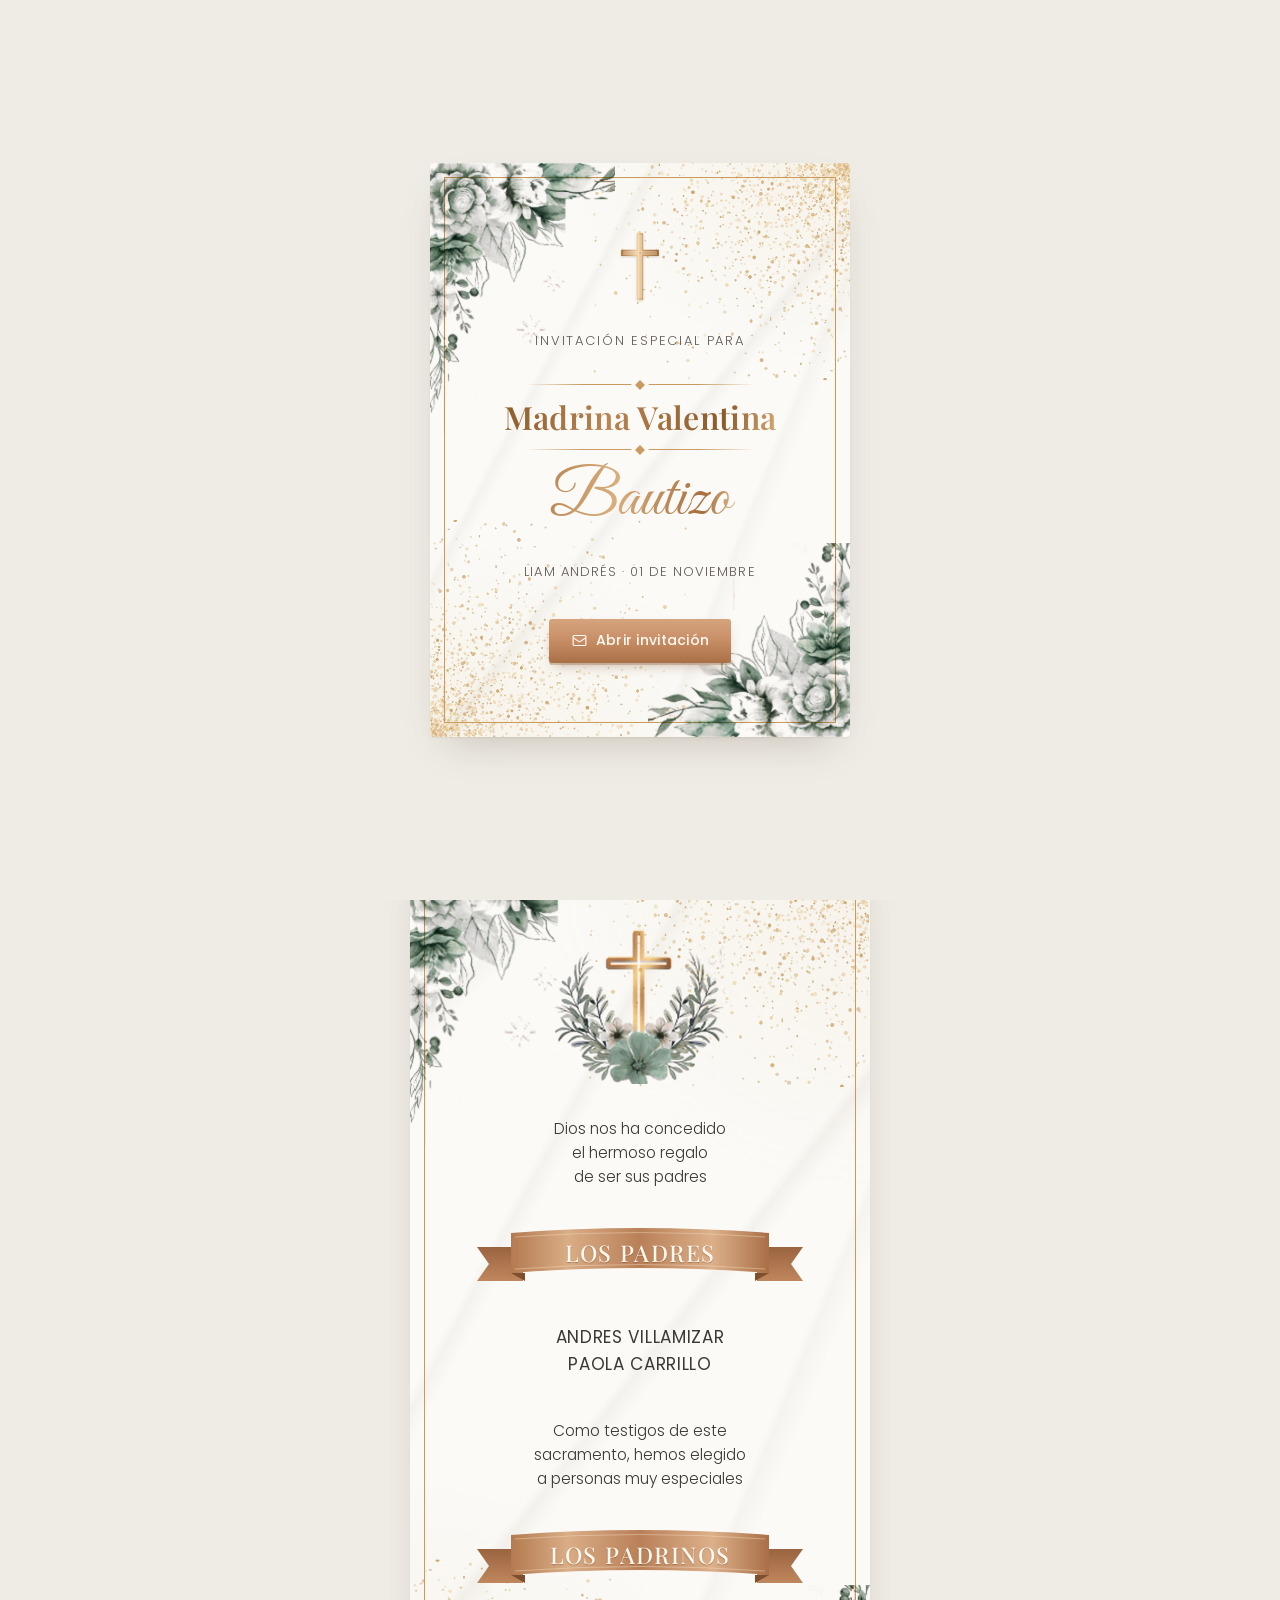
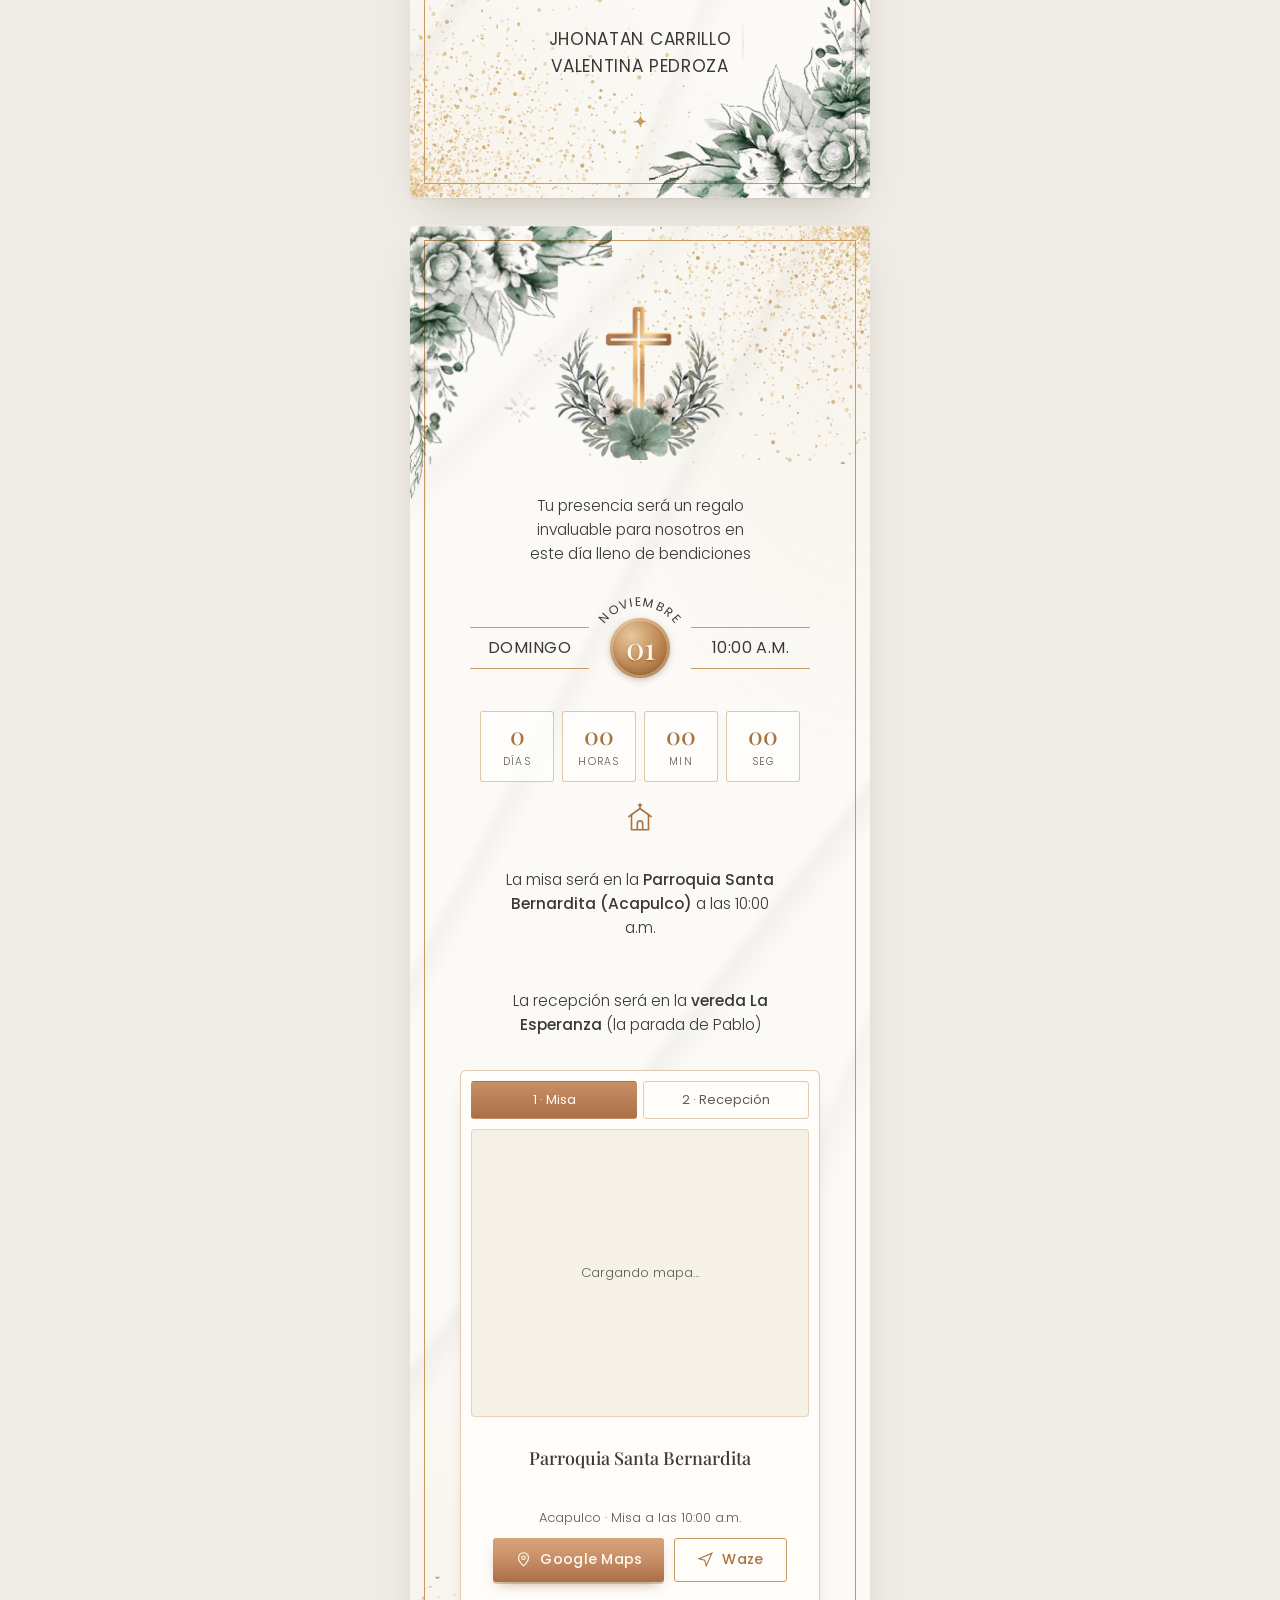
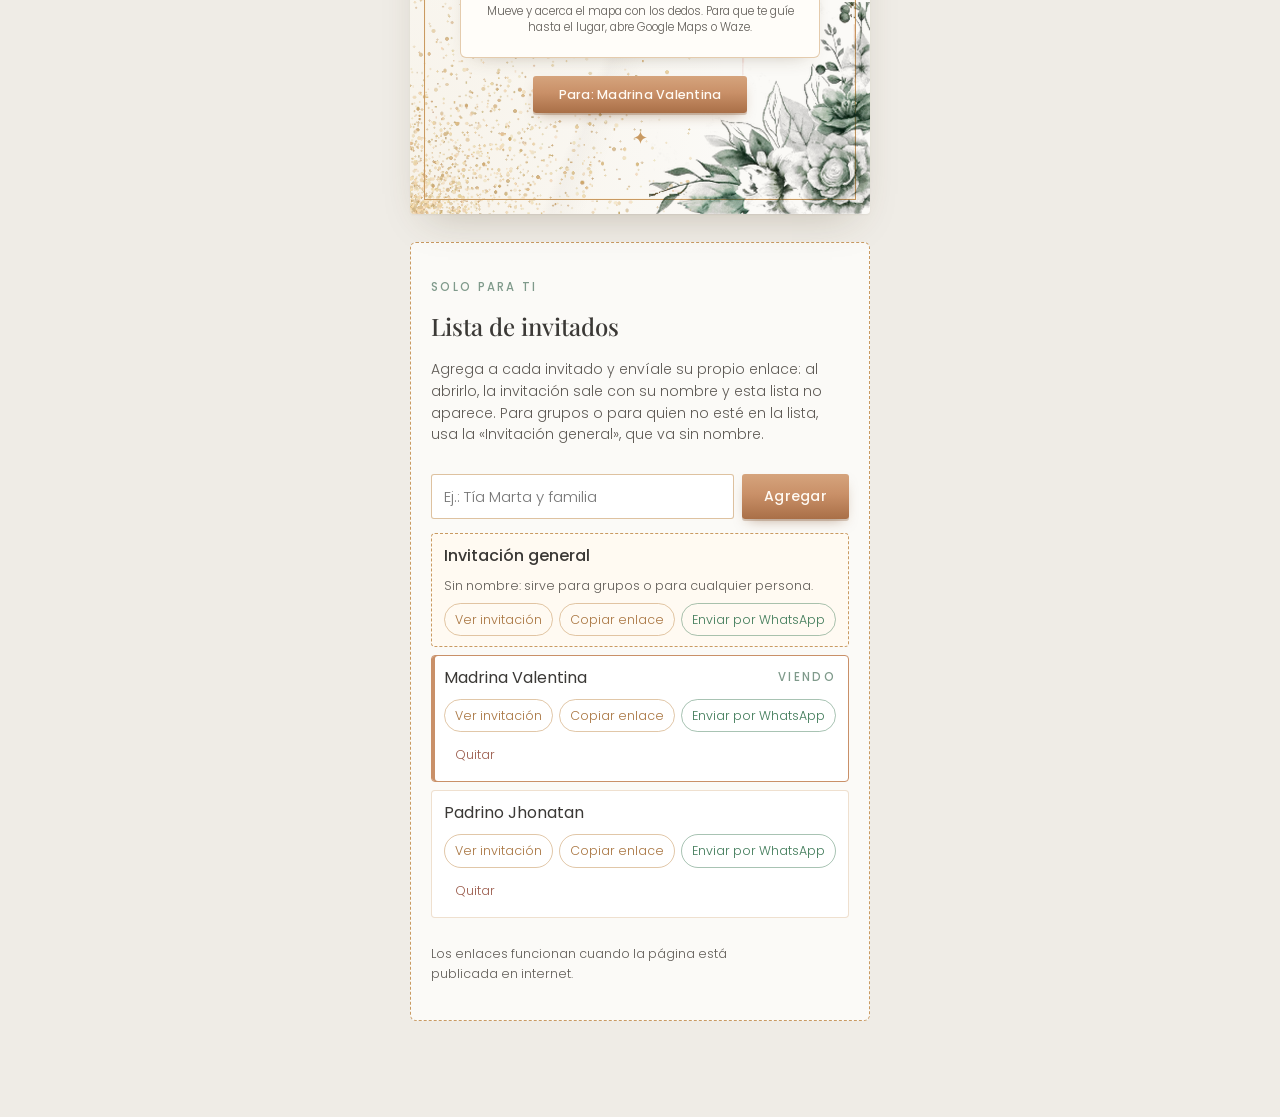
==== commit 3b159ad4: "Enhance invitation functionality and styling: add general invitation option, improve map integration" ====
--- a/index.html
+++ b/index.html
@@ -79,9 +79,14 @@
 
     <div class="content">
       <svg class="cross cross-svg" viewBox="0 0 40 64" aria-hidden="true"><use href="#dibujo-cruz"/></svg>
-      <p class="small">Invitación especial para</p>
-      <!-- El nombre lo pone js/invitacion.js según el enlace de cada invitado -->
-      <p class="who" id="coverName">Madrina Valentina</p>
+      <p class="small" id="coverLead">Invitación especial para</p>
+      <!-- El nombre lo pone js/invitacion.js según el enlace de cada invitado.
+           En la invitación general (sin nombre) este bloque se oculta. -->
+      <div class="who-wrap" id="coverWho">
+        <span class="who-line"></span>
+        <p class="who" id="coverName">Madrina Valentina</p>
+        <span class="who-line"></span>
+      </div>
       <div class="script">Bautizo</div>
       <p class="small cover-date">Liam Andrés · 01 de noviembre</p>
       <button class="btn open" id="openBtn" type="button">
@@ -210,64 +215,19 @@
       <p class="place">La misa será en la <strong>Parroquia Santa Bernardita (Acapulco)</strong> a las 10:00 a.m.</p>
       <p class="place">La recepción será en la <strong>vereda La Esperanza</strong> (la parada de Pablo)</p>
 
-      <!-- Mapa: los nombres y enlaces de cada lugar están en js/invitacion.js -->
+      <!-- Mapa: los nombres, direcciones y enlaces de cada lugar están en js/invitacion.js -->
       <div class="map" id="map">
         <div class="map-tabs" role="tablist" aria-label="Lugares">
           <button class="map-tab" type="button" role="tab" id="tab-misa" data-place="misa" aria-selected="true">1 · Misa</button>
           <button class="map-tab" type="button" role="tab" id="tab-rec" data-place="rec" aria-selected="false">2 · Recepción</button>
         </div>
 
-        <svg class="map-svg" viewBox="0 0 340 230" role="img" aria-label="Mapa de la parroquia y de la recepción">
-          <defs>
-            <pattern id="mgrid" width="20" height="20" patternUnits="userSpaceOnUse"><path d="M20 0H0V20" fill="none" stroke="#e9e2d4" stroke-width=".6"/></pattern>
-            <linearGradient id="pinG" x1="0" y1="0" x2="0" y2="1"><stop offset="0" stop-color="#d9a77d"/><stop offset="1" stop-color="#a96f47"/></linearGradient>
-          </defs>
-          <rect width="340" height="230" fill="#f6f1e7"/>
-          <rect width="340" height="230" fill="url(#mgrid)"/>
-          <!-- zonas verdes -->
-          <path d="M-5 150c40-14 70 8 110-4s60-40 100-30 60 34 140 20v100H-5z" fill="#dfe7df"/>
-          <path d="M210 -5c10 30 40 44 80 40s40 10 55 0V-5z" fill="#e3eae2"/>
-          <ellipse cx="62" cy="58" rx="46" ry="28" fill="#e3eae2"/>
-          <!-- quebrada -->
-          <path d="M-5 120c30 6 50-12 80-6s50 30 90 26 70-36 120-30 50 18 60 14" fill="none" stroke="#cfdde0" stroke-width="7" stroke-linecap="round"/>
-          <!-- vías -->
-          <g fill="none" stroke="#fffdf8" stroke-linecap="round">
-            <path d="M-5 92C60 86 110 70 170 74s120 30 175 22" stroke-width="10"/>
-            <path d="M118 -5c4 40 0 70 12 100s40 70 44 140" stroke-width="8"/>
-            <path d="M250 -5c-6 50-20 80-10 120s30 60 34 120" stroke-width="6"/>
-          </g>
-          <g fill="none" stroke="#e4d6bf" stroke-linecap="round">
-            <path d="M-5 92C60 86 110 70 170 74s120 30 175 22" stroke-width="1"/>
-            <path d="M118 -5c4 40 0 70 12 100s40 70 44 140" stroke-width="1"/>
-          </g>
-          <!-- ruta -->
-          <path id="route" d="M128 74c20 2 40 6 62 14s50 30 64 62" fill="none" stroke="#a96f47" stroke-width="2.2" stroke-dasharray="5 6" stroke-linecap="round"/>
-          <!-- arbolitos -->
-          <g fill="#9fb5a7"><circle cx="40" cy="170" r="6"/><circle cx="52" cy="176" r="5"/><circle cx="300" cy="190" r="6"/><circle cx="312" cy="184" r="5"/><circle cx="70" cy="50" r="5"/><circle cx="82" cy="60" r="6"/><circle cx="290" cy="30" r="5"/></g>
-          <!-- pin de la misa -->
-          <g class="pin" id="pin-misa" data-place="misa" transform="translate(128 74)" tabindex="0" role="button" aria-label="Ver la parroquia">
-            <ellipse cx="0" cy="2" rx="8" ry="3" fill="rgba(80,50,20,.18)"/>
-            <g class="pin-body">
-              <path d="M0 0c-10-12-14-18-14-25a14 14 0 0 1 28 0c0 7-4 13-14 25z" fill="url(#pinG)" stroke="#fff" stroke-width="1.5"/>
-              <path d="M0-33v12M-4-29h8" stroke="#fff" stroke-width="2" stroke-linecap="round"/>
-            </g>
-          </g>
-          <!-- pin de la recepción -->
-          <g class="pin" id="pin-rec" data-place="rec" transform="translate(254 150)" tabindex="0" role="button" aria-label="Ver la recepción">
-            <ellipse cx="0" cy="2" rx="8" ry="3" fill="rgba(80,50,20,.18)"/>
-            <g class="pin-body">
-              <path d="M0 0c-10-12-14-18-14-25a14 14 0 0 1 28 0c0 7-4 13-14 25z" fill="#7f9a8b" stroke="#fff" stroke-width="1.5"/>
-              <path d="M-5-23l5-6 5 6M-3.5-24v5h7v-5" fill="none" stroke="#fff" stroke-width="1.6" stroke-linejoin="round"/>
-            </g>
-          </g>
-          <!-- nombres sobre el mapa -->
-          <g font-family="Poppins, sans-serif" font-size="9.5" fill="#5f5b56">
-            <text x="128" y="96" text-anchor="middle">Parroquia Santa Bernardita</text>
-            <text x="254" y="170" text-anchor="middle">La Parada de Pablo</text>
-          </g>
-          <!-- norte -->
-          <g transform="translate(316 24)" fill="#a96f47" font-family="Poppins, sans-serif" font-size="9"><path d="M0-12l4 10h-8z"/><text y="9" text-anchor="middle">N</text></g>
-        </svg>
+        <!-- Mapa real de Google: se puede mover y acercar aquí mismo.
+             La dirección que muestra la pone js/invitacion.js. -->
+        <div class="map-frame">
+          <p class="map-loading">Cargando mapa…</p>
+          <iframe id="mapFrame" title="Mapa de Google" loading="lazy" allowfullscreen referrerpolicy="no-referrer-when-downgrade"></iframe>
+        </div>
 
         <div class="map-info" id="mapInfo" aria-live="polite">
           <p class="map-title" id="mapTitle">Parroquia Santa Bernardita</p>
@@ -283,7 +243,7 @@
             </a>
           </div>
         </div>
-        <p class="map-note">Mapa de referencia. Toca un pin y abre Google Maps o Waze para ver la ruta exacta.</p>
+        <p class="map-note">Mueve y acerca el mapa con los dedos. Para que te guíe hasta el lugar, abre Google Maps o Waze.</p>
       </div>
 
       <span class="btn for" id="forTag">Para: Madrina Valentina</span>
@@ -301,7 +261,7 @@
     <div class="host-head">
       <p class="eyebrow">Solo para ti</p>
       <h2 id="hostTitle">Lista de invitados</h2>
-      <p class="host-help">Agrega a cada invitado y envíale su propio enlace. Al abrirlo, la invitación sale con su nombre y esta lista no aparece.</p>
+      <p class="host-help">Agrega a cada invitado y envíale su propio enlace: al abrirlo, la invitación sale con su nombre y esta lista no aparece. Para grupos o para quien no esté en la lista, usa la «Invitación general», que va sin nombre.</p>
     </div>
 
     <form class="host-add" id="addForm" autocomplete="off">
--- a/css/estilos.css
+++ b/css/estilos.css
@@ -326,16 +326,25 @@
   line-height: 1.5;
 }
 
+/* Letrero «Bautizo».
+   El dorado solo se pinta dentro de la caja del texto, y esta letra tiene
+   trazos largos que se salen de ella. Por eso la caja lleva aire alrededor
+   (padding) y márgenes negativos que devuelven ese aire: así no se corta
+   ninguna letra y todo queda en el mismo sitio. */
 .script {
+  flex: none;
+  white-space: nowrap;
   font-family: var(--f-script);
-  font-size: clamp(72px,22vw,96px);
-  line-height: .9;
-  margin: 4px 0 -14px;
-  background: linear-gradient(100deg,#b07a46 0%,#d8ae7d 35%,#a86f3e 60%,#cf9f6b 100%);
+  font-size: clamp(56px,19vw,92px);
+  line-height: 1.25;
+  padding: .12em .3em .18em;
+  margin: calc(4px - .3em) -.2em calc(-14px - .35em);
+  background: linear-gradient(100deg,#b07a46 0%,#d8ae7d 20%,#a86f3e 40%,#f3d9b0 50%,#a86f3e 60%,#cf9f6b 80%,#b07a46 100%) 0 0 / 200% 100%;
   -webkit-background-clip: text;
   background-clip: text;
   color: transparent;
   filter: drop-shadow(0 1px 0 rgba(255,255,255,.6));
+  animation: brillo-oro 7s linear infinite;
 }
 
 .script-row {
@@ -550,7 +559,7 @@
   flex: none;
 }
 
-.btn:focus-visible,.dot:focus-visible,.open:focus-visible {
+.btn:focus-visible,.dot:focus-visible,.open:focus-visible,.map-tab:focus-visible {
   outline: 2px solid var(--sage);
   outline-offset: 3px;
 }
@@ -594,12 +603,80 @@
 .cover .card {
   width: min(420px,100%);
   padding: 70px 28px 74px;
-}
-
-.cover .who {
+  transition: transform .7s ease;
+}
+
+/* al abrir, la portada se aleja suavemente */
+.cover.gone .card {
+  transform: scale(1.05) translateY(-14px);
+}
+
+/* el contenido de la portada aparece poco a poco, de arriba abajo */
+.cover .content > * {
+  animation: aparecer .9s cubic-bezier(.2,.7,.2,1) both;
+}
+
+.cover .content > :nth-child(2) { animation-delay: .15s; }
+.cover .content > :nth-child(3) { animation-delay: .3s; }
+.cover .content > :nth-child(4) { animation-delay: .5s; }
+.cover .content > :nth-child(5) { animation-delay: .7s; }
+.cover .content > :nth-child(6) { animation-delay: .9s; }
+
+/* el botón «Abrir invitación» late para invitar a tocarlo */
+.cover .content > .open {
+  animation:
+      aparecer .9s .9s cubic-bezier(.2,.7,.2,1) both,
+      latido 2.4s 2s ease-in-out infinite;
+}
+
+/* Nombre del invitado, entre dos líneas doradas */
+.who-wrap {
+  display: flex;
+  flex-direction: column;
+  align-items: center;
+  gap: 10px;
+  width: 100%;
+  margin-block: 2px;
+}
+
+.who-line {
+  position: relative;
+  width: min(230px,78%);
+  height: 1px;
+  background: linear-gradient(90deg,transparent,var(--gold) 25%,var(--gold) 75%,transparent);
+  animation: trazo 1.1s .9s cubic-bezier(.2,.7,.2,1) both;
+}
+
+/* rombo dorado en el centro de cada línea */
+.who-line::after {
+  content: "";
+  position: absolute;
+  left: 50%;
+  top: 50%;
+  width: 7px;
+  height: 7px;
+  background: var(--gold);
+  box-shadow: 0 0 0 3px var(--marble);
+  transform: translate(-50%,-50%) rotate(45deg);
+}
+
+.who {
+  margin: 0;
+  padding: .08em .2em;
+  max-width: 100%;
   font-family: var(--f-serif);
-  font-size: 22px;
-  color: var(--ink);
+  font-weight: 600;
+  font-size: clamp(25px,7.6vw,32px);
+  line-height: 1.2;
+  letter-spacing: .01em;
+  text-wrap: balance;
+  overflow-wrap: anywhere;
+  background: linear-gradient(100deg,#8a5a2b 0%,#b98450 20%,#8a5a2b 40%,#d9ad7a 50%,#8a5a2b 60%,#b98450 80%,#8a5a2b 100%) 0 0 / 200% 100%;
+  -webkit-background-clip: text;
+  background-clip: text;
+  color: transparent;
+  filter: drop-shadow(0 1px 0 rgba(255,255,255,.7));
+  animation: brillo-oro 6s linear infinite;
 }
 
 .cover .small {
@@ -614,8 +691,8 @@
 }
 
 .cover .script {
-  font-size: 64px;
-  margin: 0;
+  font-size: clamp(50px,16vw,64px);
+  margin-block: -.28em -.32em;
 }
 
 .open {
@@ -700,50 +777,35 @@
   border-color: transparent;
 }
 
-.map-svg {
+/* Marco del mapa de Google. Mientras carga se ve «Cargando mapa…» */
+.map-frame {
+  position: relative;
   width: 100%;
-  height: auto;
+  aspect-ratio: 4/3.4;
+  border-radius: 4px;
+  overflow: hidden;
+  background: #f6f1e7;
+  border: 1px solid rgba(201,154,98,.35);
+}
+
+.map-frame iframe {
+  position: absolute;
+  inset: 0;
+  width: 100%;
+  height: 100%;
+  border: 0;
   display: block;
-  border-radius: 4px;
-}
-
-.pin {
-  cursor: pointer;
-  outline: none;
-}
-
-.pin .pin-body {
-  transition: transform .3s cubic-bezier(.3,1.6,.5,1);
-  transform-origin: 0 0;
-}
-
-.pin.active .pin-body {
-  transform: scale(1.25);
-  animation: bob 1.6s ease-in-out infinite;
-}
-
-.pin:focus-visible .pin-body path:first-child {
-  stroke: #3b3936;
-  stroke-width: 2.5;
-}
-
-@keyframes bob {
-  0%,100% {
-    transform: scale(1.25) translateY(0);
-  }
-  50% {
-    transform: scale(1.25) translateY(-3px);
-  }
-}
-
-#route {
-  animation: dash 1.2s linear infinite;
-}
-
-@keyframes dash {
-  to {
-    stroke-dashoffset: -22;
-  }
+}
+
+.map-loading {
+  position: absolute;
+  inset: 0;
+  margin: 0;
+  display: grid;
+  place-items: center;
+  font-size: 13px;
+  color: var(--ink-soft);
+  animation: destello 1.6s ease-in-out infinite;
 }
 
 .map-info {
@@ -849,6 +911,24 @@
 .guest.on {
   border-color: var(--copper-1);
   box-shadow: inset 3px 0 0 var(--copper-1);
+}
+
+/* Invitación general (sin nombre): siempre va primera en la lista */
+.guest.general {
+  background: #fffaf2;
+  border-style: dashed;
+  border-color: var(--gold);
+}
+
+.guest.general .guest-name {
+  font-weight: 500;
+}
+
+.guest-note {
+  grid-column: 1/-1;
+  font-size: 12.5px;
+  color: var(--ink-soft);
+  line-height: 1.4;
 }
 
 .guest-name {
@@ -936,12 +1016,95 @@
 /* ==========================================================
    ANIMACIÓN DE ENTRADA
    ========================================================== */
+/* Cada tarjeta sube un poco al entrar en pantalla... */
 .reveal {
   transition: transform .8s cubic-bezier(.2,.7,.2,1);
 }
 
 .reveal.pre {
   transform: translateY(18px);
+}
+
+/* ...y su contenido aparece en cascada, un elemento tras otro */
+.reveal .content > * {
+  transition: opacity .7s ease, translate .7s cubic-bezier(.2,.7,.2,1);
+}
+
+.reveal.pre .content > * {
+  opacity: 0;
+  translate: 0 14px;
+  transition: none;
+}
+
+.reveal .content > :nth-child(2) { transition-delay: .08s; }
+.reveal .content > :nth-child(3) { transition-delay: .16s; }
+.reveal .content > :nth-child(4) { transition-delay: .24s; }
+.reveal .content > :nth-child(5) { transition-delay: .32s; }
+.reveal .content > :nth-child(6) { transition-delay: .4s; }
+.reveal .content > :nth-child(7) { transition-delay: .48s; }
+.reveal .content > :nth-child(8) { transition-delay: .56s; }
+.reveal .content > :nth-child(n+9) { transition-delay: .64s; }
+
+/* Flores que se mecen como con brisa */
+.flor.tl {
+  transform-origin: 0 0;
+  animation: mecer 8s ease-in-out infinite;
+}
+
+.flor.br {
+  transform-origin: 100% 100%;
+  animation: mecer 9s -3s ease-in-out infinite;
+}
+
+/* Brillo dorado que titila */
+.glitter {
+  animation: destello 5s ease-in-out infinite;
+}
+
+.glitter.bl {
+  animation-delay: -2.5s;
+}
+
+/* La foto flota muy despacio */
+.hero {
+  animation: flotar 6s ease-in-out infinite;
+}
+
+/* La moneda de la fecha brilla */
+.seal .coin {
+  animation: latido 3s ease-in-out infinite;
+}
+
+@keyframes aparecer {
+  from { opacity: 0; transform: translateY(14px); }
+}
+
+@keyframes trazo {
+  from { opacity: 0; transform: scaleX(0); }
+}
+
+@keyframes brillo-oro {
+  to { background-position: -200% 0; }
+}
+
+@keyframes mecer {
+  0%,100% { transform: rotate(0) scale(1); }
+  50% { transform: rotate(1.4deg) scale(1.025); }
+}
+
+@keyframes destello {
+  0%,100% { opacity: .9; }
+  50% { opacity: .55; }
+}
+
+@keyframes flotar {
+  0%,100% { transform: translateY(0); }
+  50% { transform: translateY(-5px); }
+}
+
+@keyframes latido {
+  0%,100% { filter: brightness(1); }
+  50% { filter: brightness(1.12) drop-shadow(0 0 8px rgba(201,154,98,.55)); }
 }
 
 @media (prefers-reduced-motion:reduce) {
@@ -954,6 +1117,10 @@
 @media (max-width:380px) {
   .card {
     padding: 56px 20px 64px;
+  }
+
+  .dot {
+    padding: 6px 7px;
   }
   .date {
     gap: 6px;
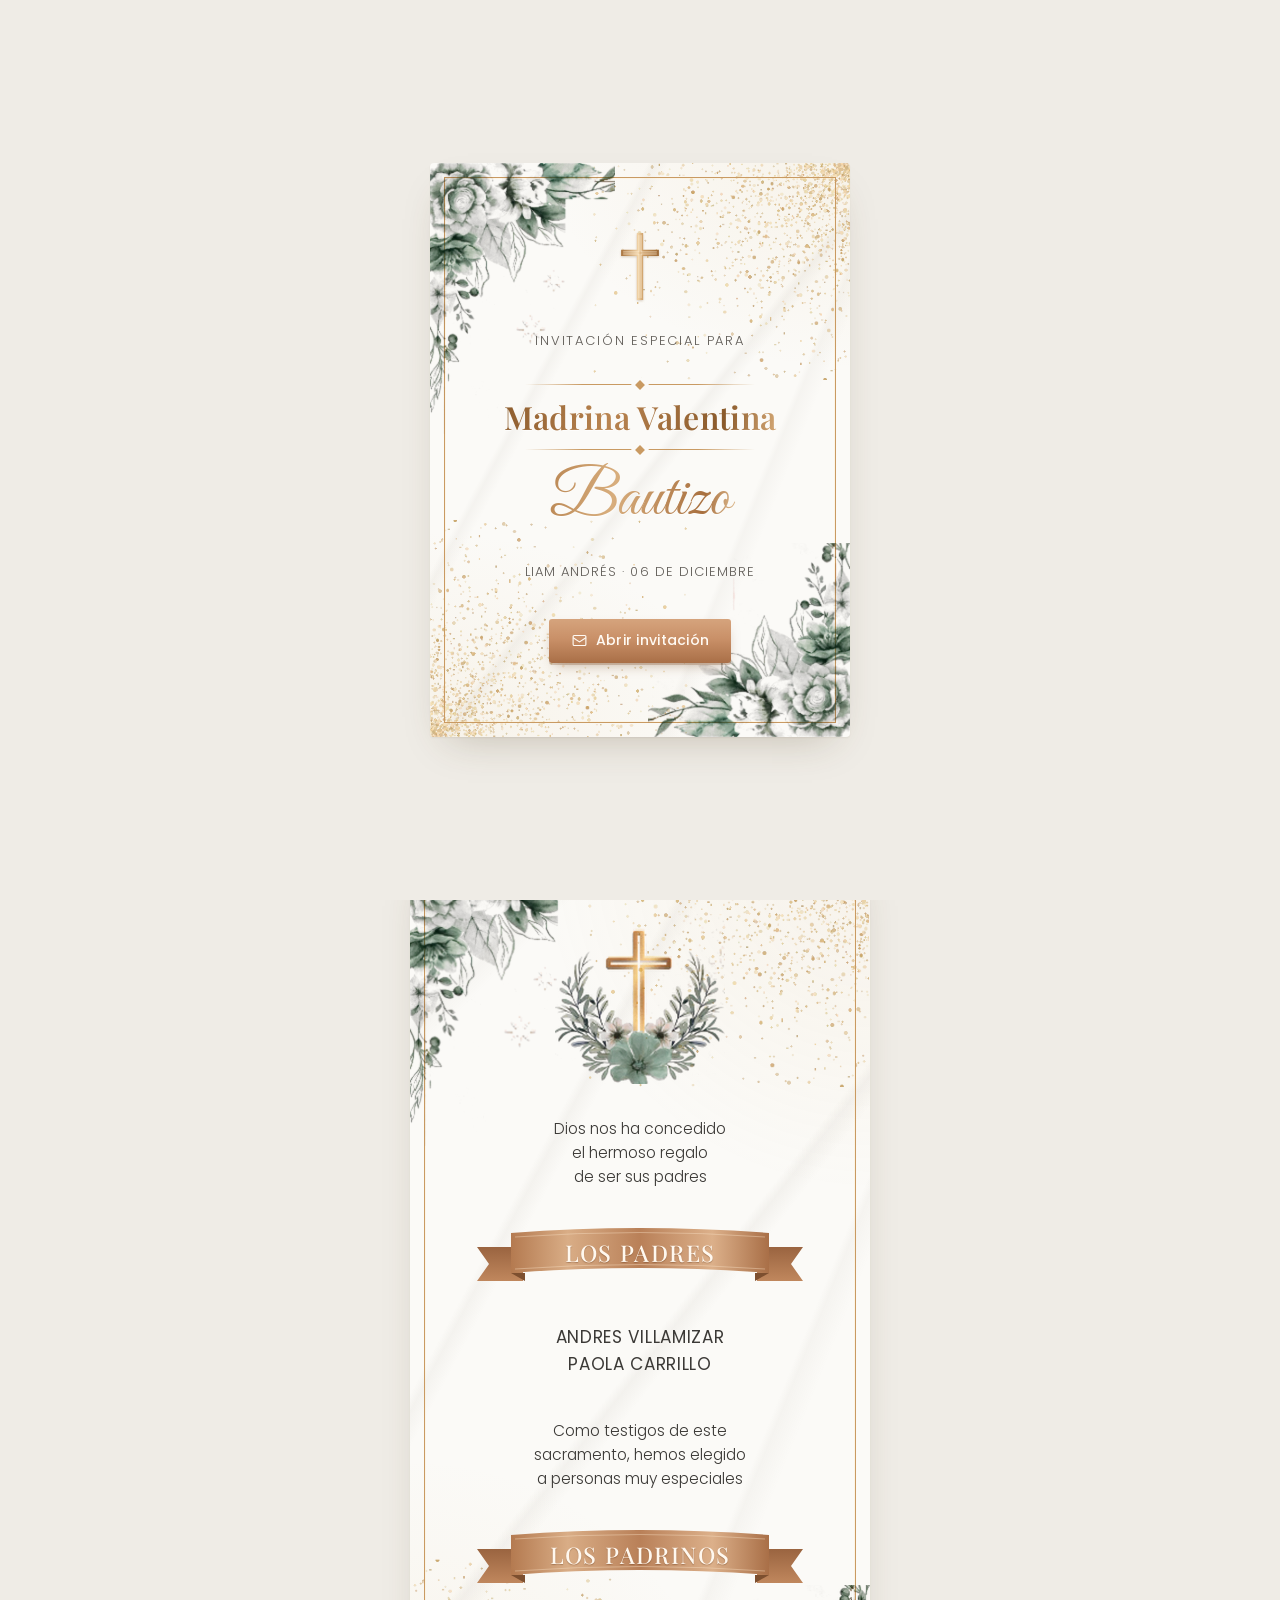
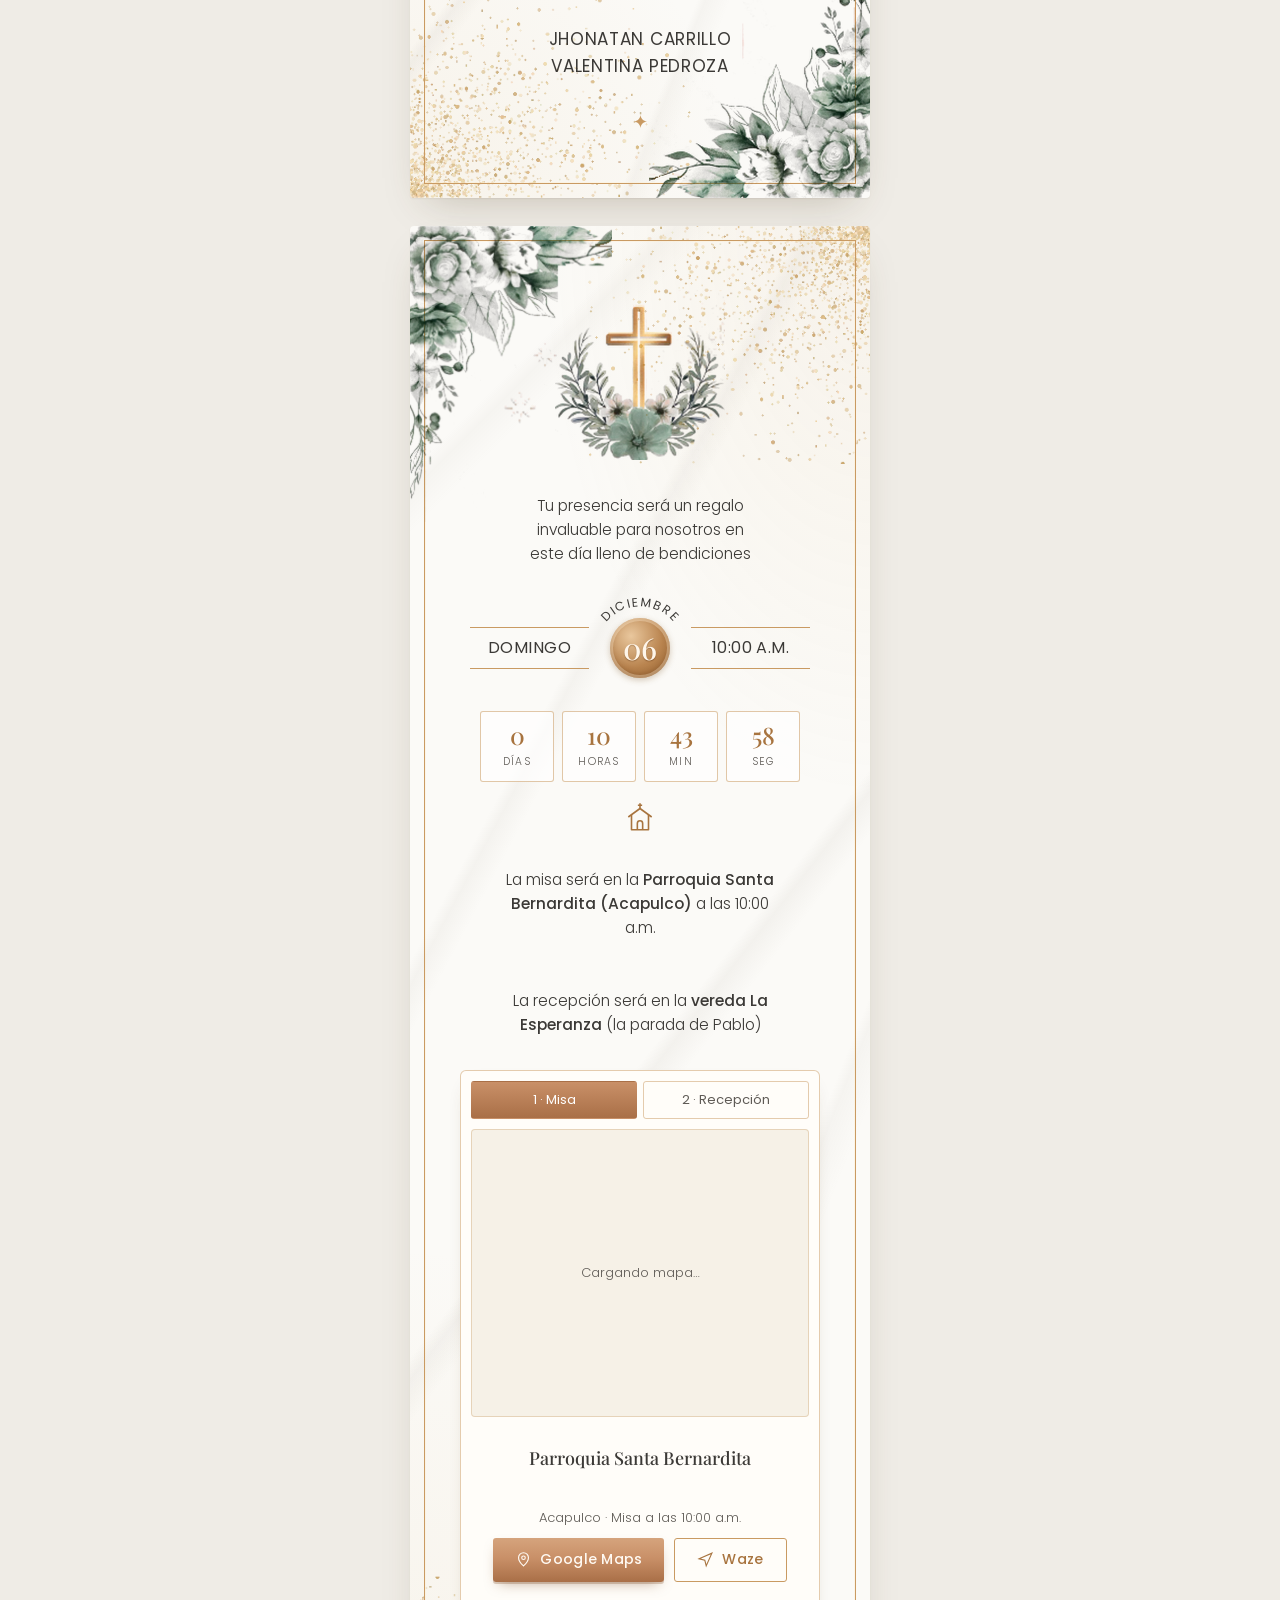
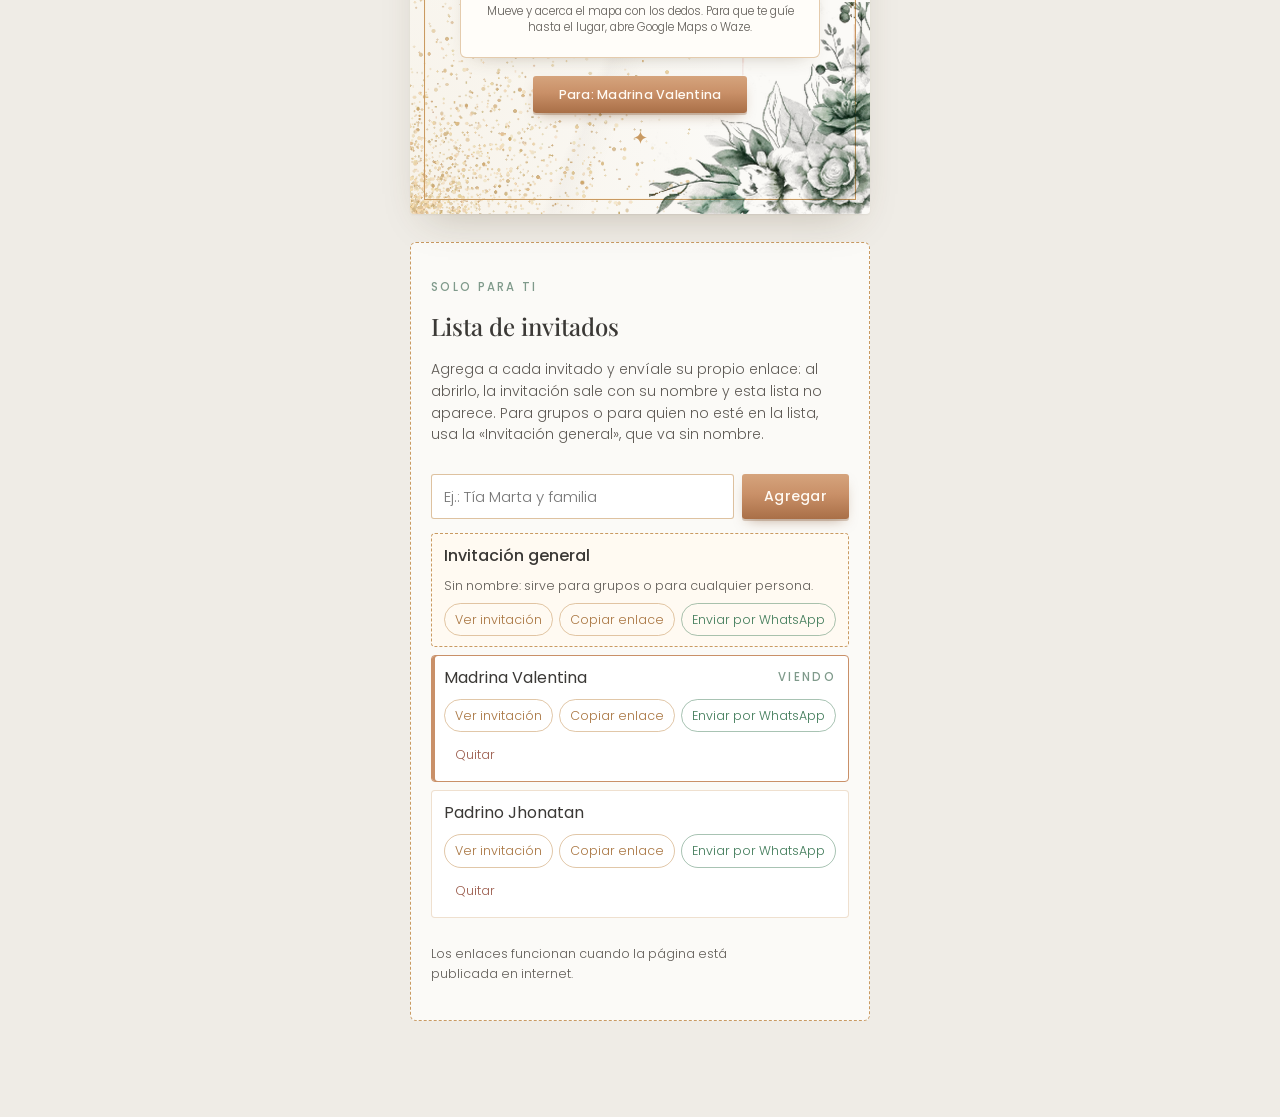
==== commit e58a32e1: "Update event date and time for the baptism invitation" ====
--- a/index.html
+++ b/index.html
@@ -6,9 +6,9 @@
 
   <!-- Texto que aparece al compartir el enlace (WhatsApp, Google, etc.) -->
   <title>Bautizo de Liam Andrés</title>
-  <meta name="description" content="Invitación al bautizo de Liam Andrés · Domingo 1 de noviembre, 10:00 a.m.">
+  <meta name="description" content="Invitación al bautizo de Liam Andrés · Domingo 6 de diciembre, 10:00 a.m.">
   <meta property="og:title" content="Bautizo de Liam Andrés">
-  <meta property="og:description" content="Domingo 1 de noviembre · 10:00 a.m. · Parroquia Santa Bernardita (Acapulco)">
+  <meta property="og:description" content="Domingo 6 de diciembre · 10:00 a.m. · Parroquia Santa Bernardita (Acapulco)">
 
   <!-- Tipos de letra -->
   <link rel="preconnect" href="https://fonts.googleapis.com">
@@ -88,7 +88,7 @@
         <span class="who-line"></span>
       </div>
       <div class="script">Bautizo</div>
-      <p class="small cover-date">Liam Andrés · 01 de noviembre</p>
+      <p class="small cover-date">Liam Andrés · 06 de diciembre</p>
       <button class="btn open" id="openBtn" type="button">
         <svg viewBox="0 0 24 24" fill="none" stroke="currentColor" stroke-width="1.6" aria-hidden="true"><path d="M3 8l9 6 9-6"/><rect x="3" y="5" width="18" height="14" rx="1.5"/></svg>
         Abrir invitación
@@ -189,14 +189,14 @@
       <p class="verse">Tu presencia será un regalo invaluable para nosotros en este día lleno de bendiciones</p>
 
       <!-- Fecha -->
-      <div class="date" aria-label="Domingo 1 de noviembre, 10:00 a.m.">
+      <div class="date" aria-label="Domingo 6 de diciembre, 10:00 a.m.">
         <span class="side">Domingo</span>
         <div class="seal">
           <svg class="arc" viewBox="0 0 120 70" aria-hidden="true">
             <path id="arcp" d="M18 52 A44 44 0 0 1 102 52" fill="none"/>
-            <text text-anchor="middle"><textPath href="#arcp" startOffset="50%">NOVIEMBRE</textPath></text>
+            <text text-anchor="middle"><textPath href="#arcp" startOffset="50%">DICIEMBRE</textPath></text>
           </svg>
-          <div class="coin"><b>01</b></div>
+          <div class="coin"><b>06</b></div>
         </div>
         <span class="side">10:00 A.M.</span>
       </div>
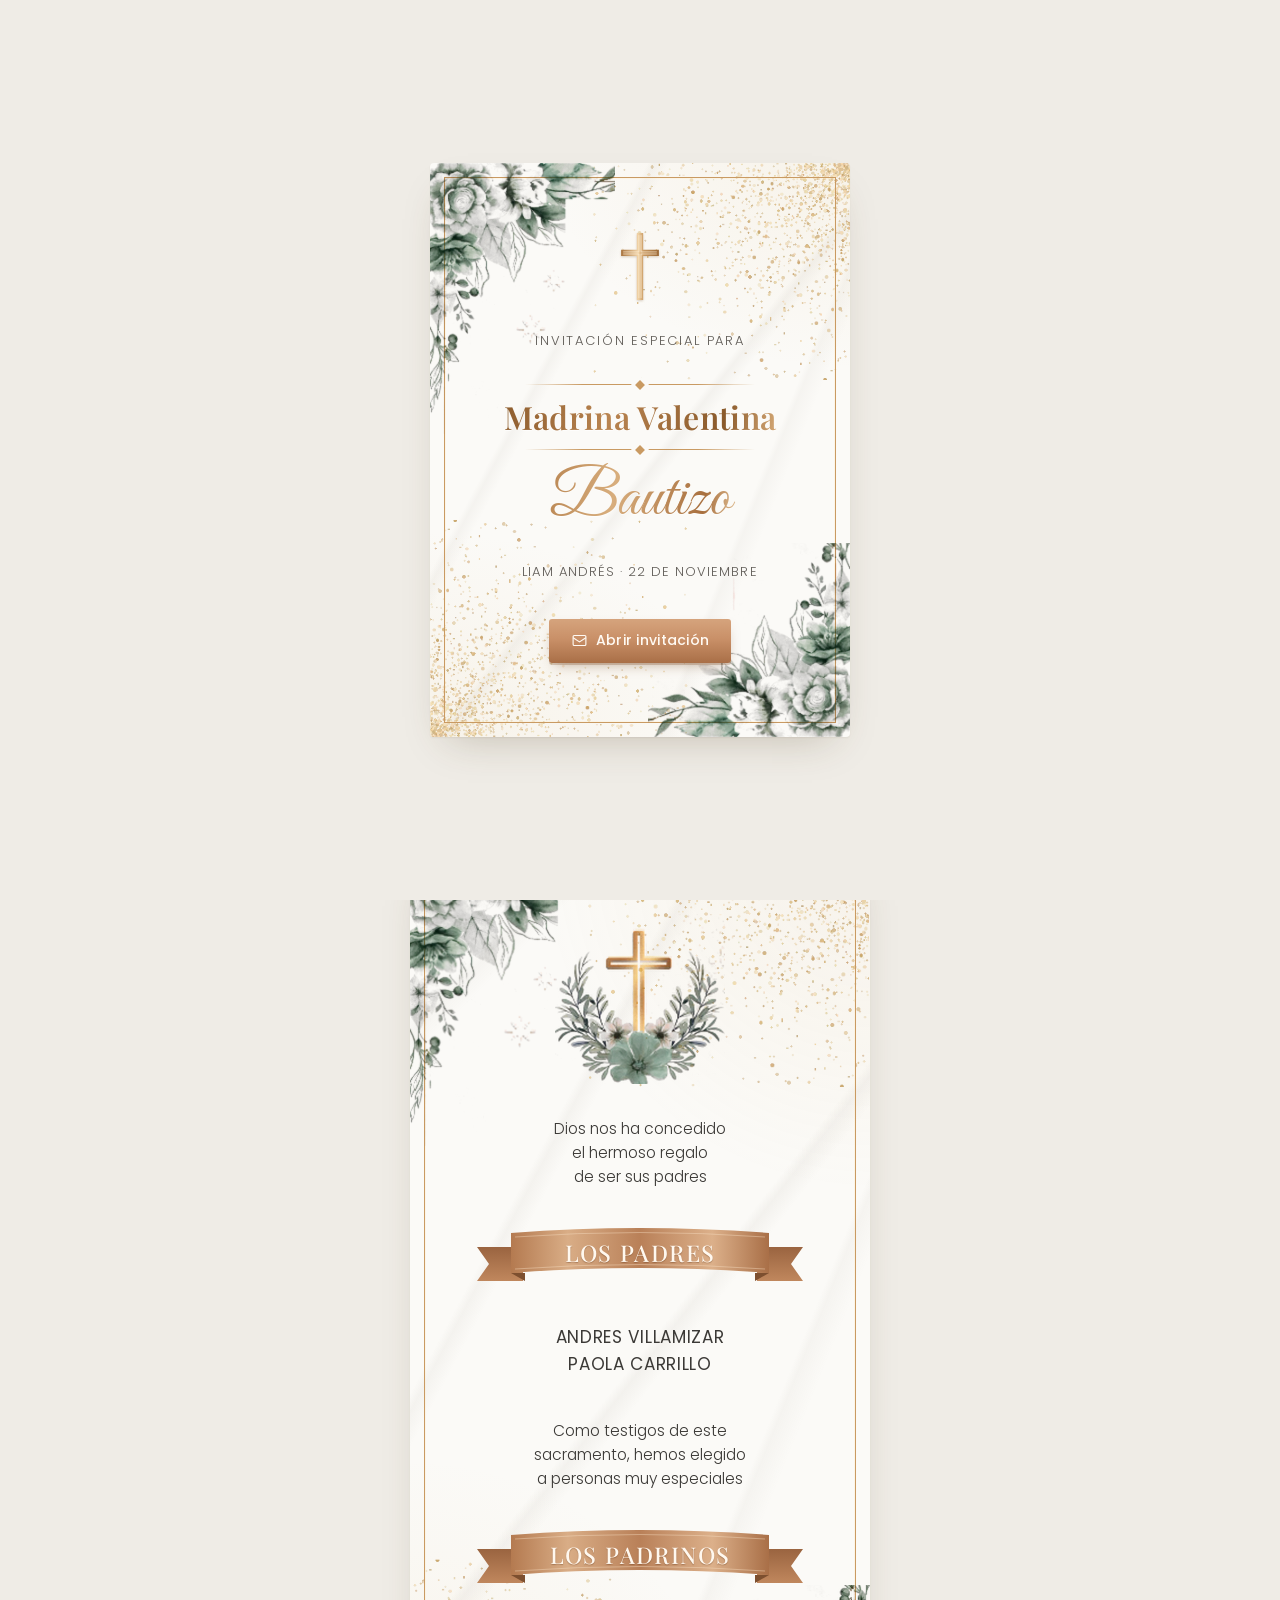
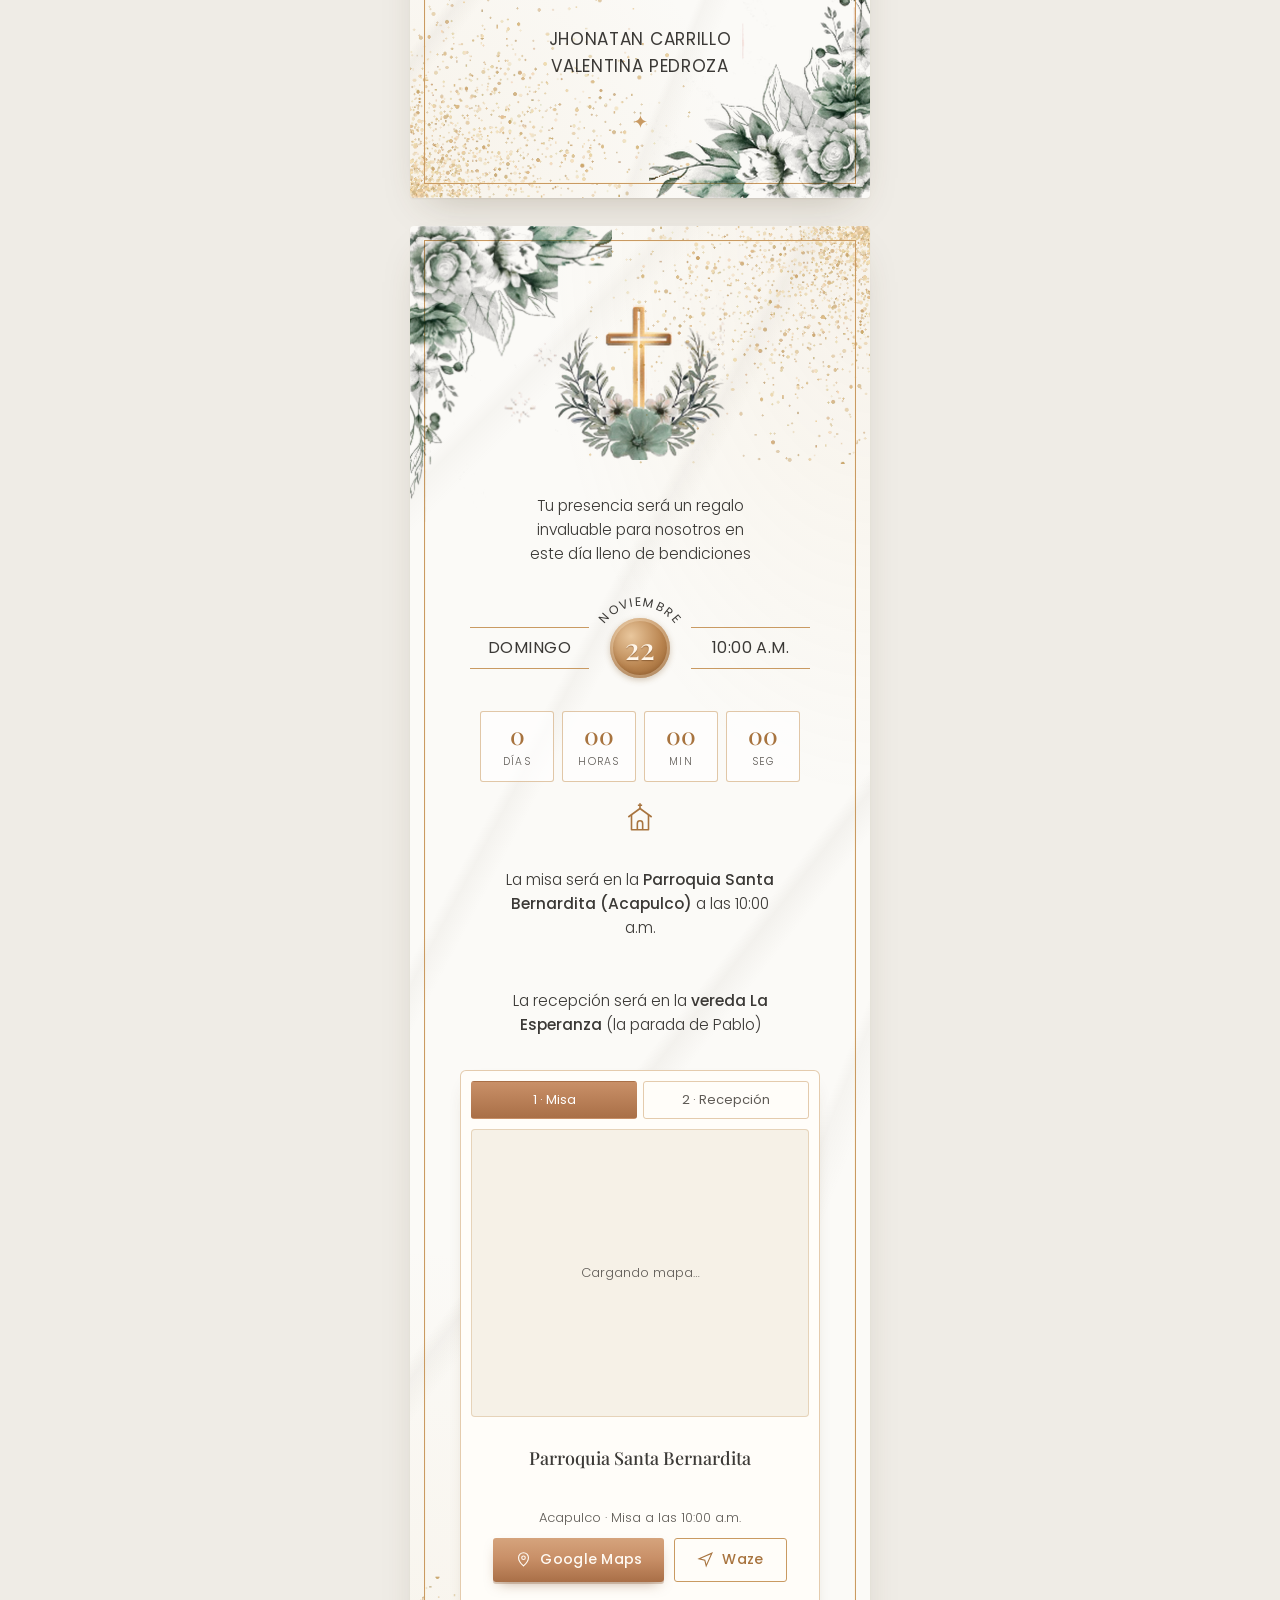
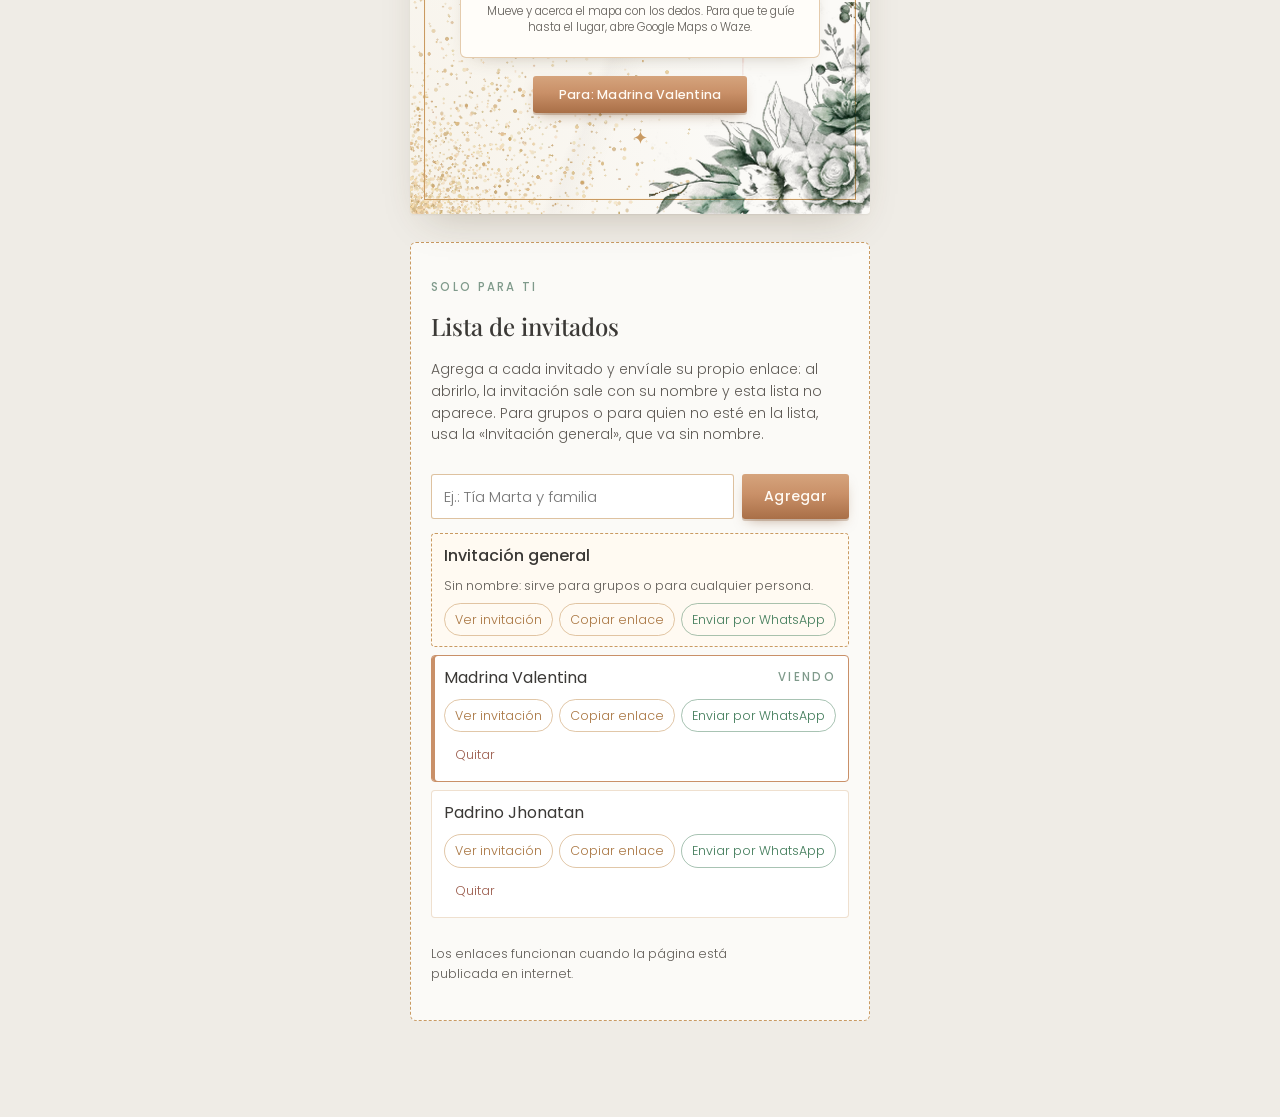
==== commit eef7a0bf: "Update baptism date and time in invitation details" ====
--- a/index.html
+++ b/index.html
@@ -6,9 +6,9 @@
 
   <!-- Texto que aparece al compartir el enlace (WhatsApp, Google, etc.) -->
   <title>Bautizo de Liam Andrés</title>
-  <meta name="description" content="Invitación al bautizo de Liam Andrés · Domingo 6 de diciembre, 10:00 a.m.">
+  <meta name="description" content="Invitación al bautizo de Liam Andrés · Domingo 22 de noviembre, 10:00 a.m.">
   <meta property="og:title" content="Bautizo de Liam Andrés">
-  <meta property="og:description" content="Domingo 6 de diciembre · 10:00 a.m. · Parroquia Santa Bernardita (Acapulco)">
+  <meta property="og:description" content="Domingo 22 de noviembre · 10:00 a.m. · Parroquia Santa Bernardita (Acapulco)">
 
   <!-- Tipos de letra -->
   <link rel="preconnect" href="https://fonts.googleapis.com">
@@ -20,10 +20,6 @@
 </head>
 <body>
 
-<!-- ==========================================================
-     DIBUJOS REUTILIZABLES (no se ven aquí; se usan más abajo
-     con <use href="#nombre">). Así cada dibujo se escribe una sola vez.
-     ========================================================== -->
 <svg class="sprite" aria-hidden="true">
   <defs>
     <linearGradient id="oro-cruz" x1="0" x2="1">
@@ -88,7 +84,7 @@
         <span class="who-line"></span>
       </div>
       <div class="script">Bautizo</div>
-      <p class="small cover-date">Liam Andrés · 06 de diciembre</p>
+      <p class="small cover-date">Liam Andrés · 22 de noviembre</p>
       <button class="btn open" id="openBtn" type="button">
         <svg viewBox="0 0 24 24" fill="none" stroke="currentColor" stroke-width="1.6" aria-hidden="true"><path d="M3 8l9 6 9-6"/><rect x="3" y="5" width="18" height="14" rx="1.5"/></svg>
         Abrir invitación
@@ -189,14 +185,14 @@
       <p class="verse">Tu presencia será un regalo invaluable para nosotros en este día lleno de bendiciones</p>
 
       <!-- Fecha -->
-      <div class="date" aria-label="Domingo 6 de diciembre, 10:00 a.m.">
+      <div class="date" aria-label="Domingo 22 de noviembre, 10:00 a.m.">
         <span class="side">Domingo</span>
         <div class="seal">
           <svg class="arc" viewBox="0 0 120 70" aria-hidden="true">
             <path id="arcp" d="M18 52 A44 44 0 0 1 102 52" fill="none"/>
-            <text text-anchor="middle"><textPath href="#arcp" startOffset="50%">DICIEMBRE</textPath></text>
+            <text text-anchor="middle"><textPath href="#arcp" startOffset="50%">NOVIEMBRE</textPath></text>
           </svg>
-          <div class="coin"><b>06</b></div>
+          <div class="coin"><b>22</b></div>
         </div>
         <span class="side">10:00 A.M.</span>
       </div>
